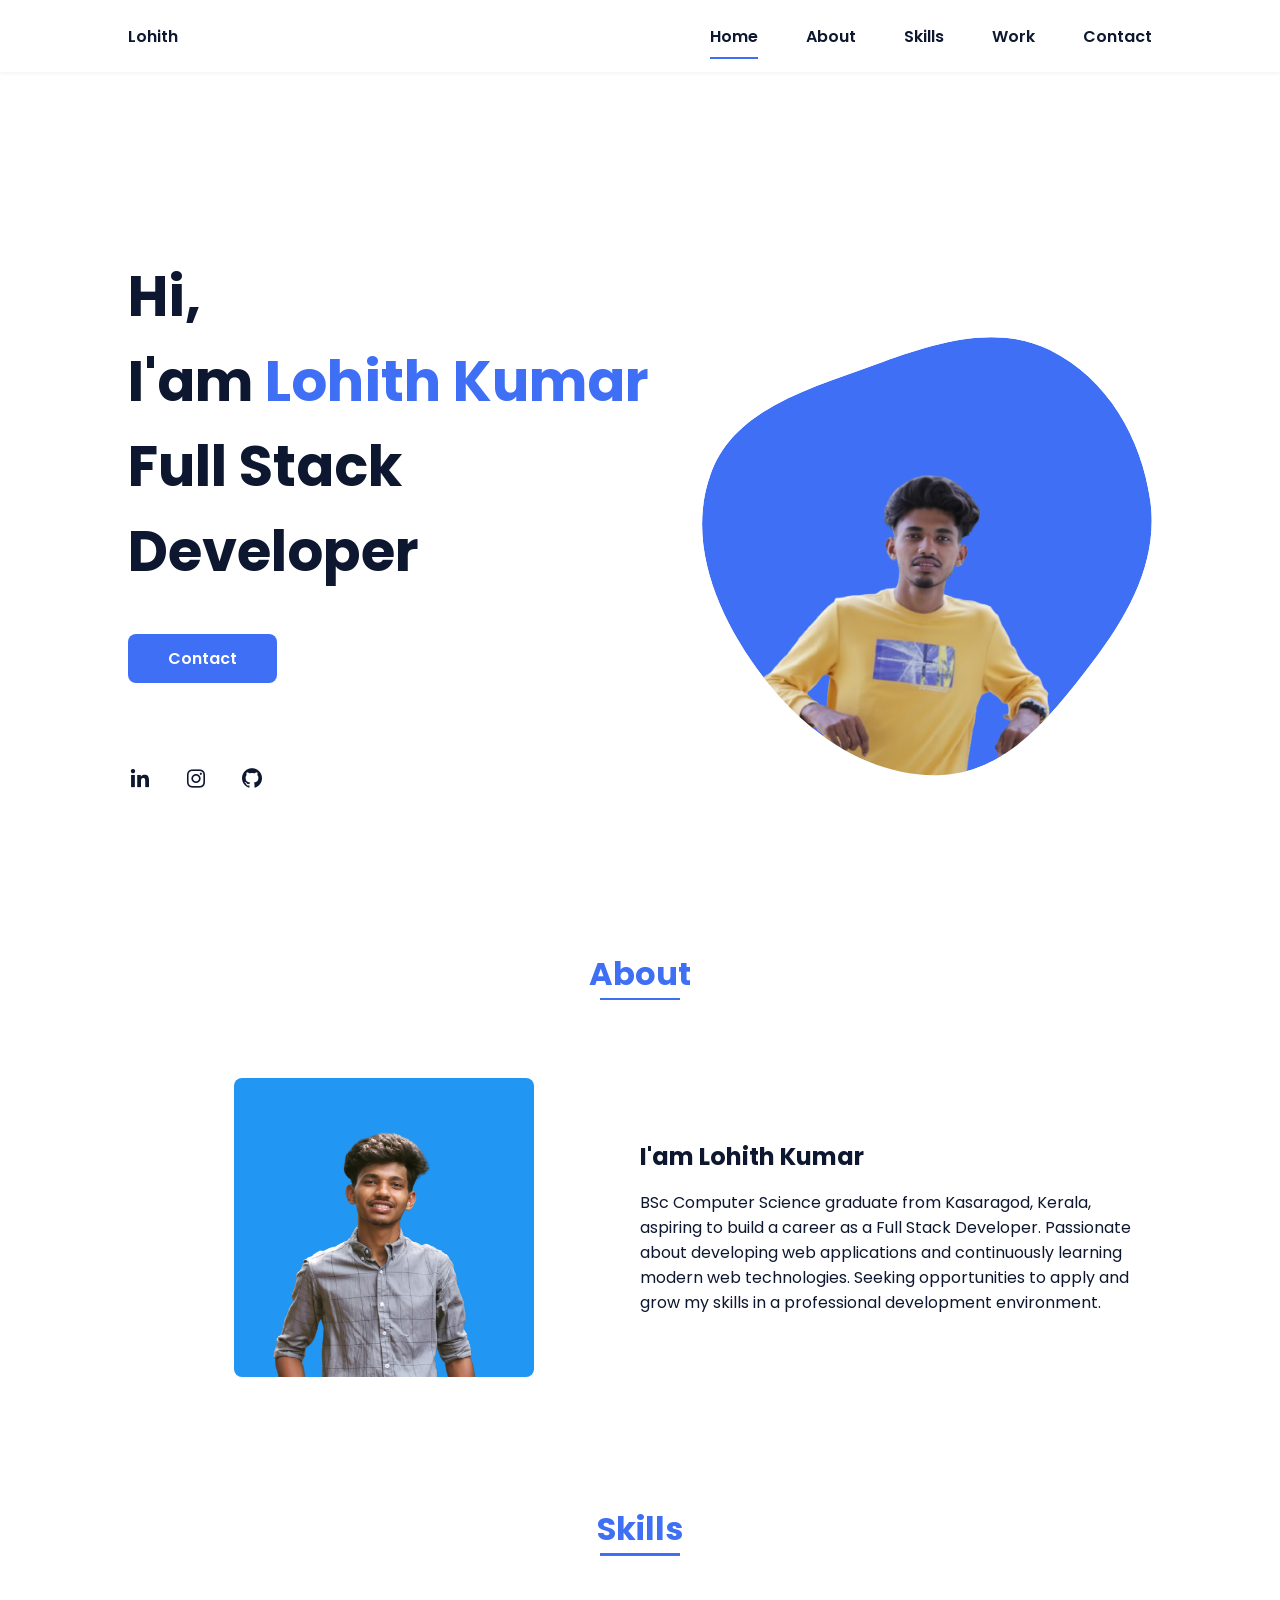
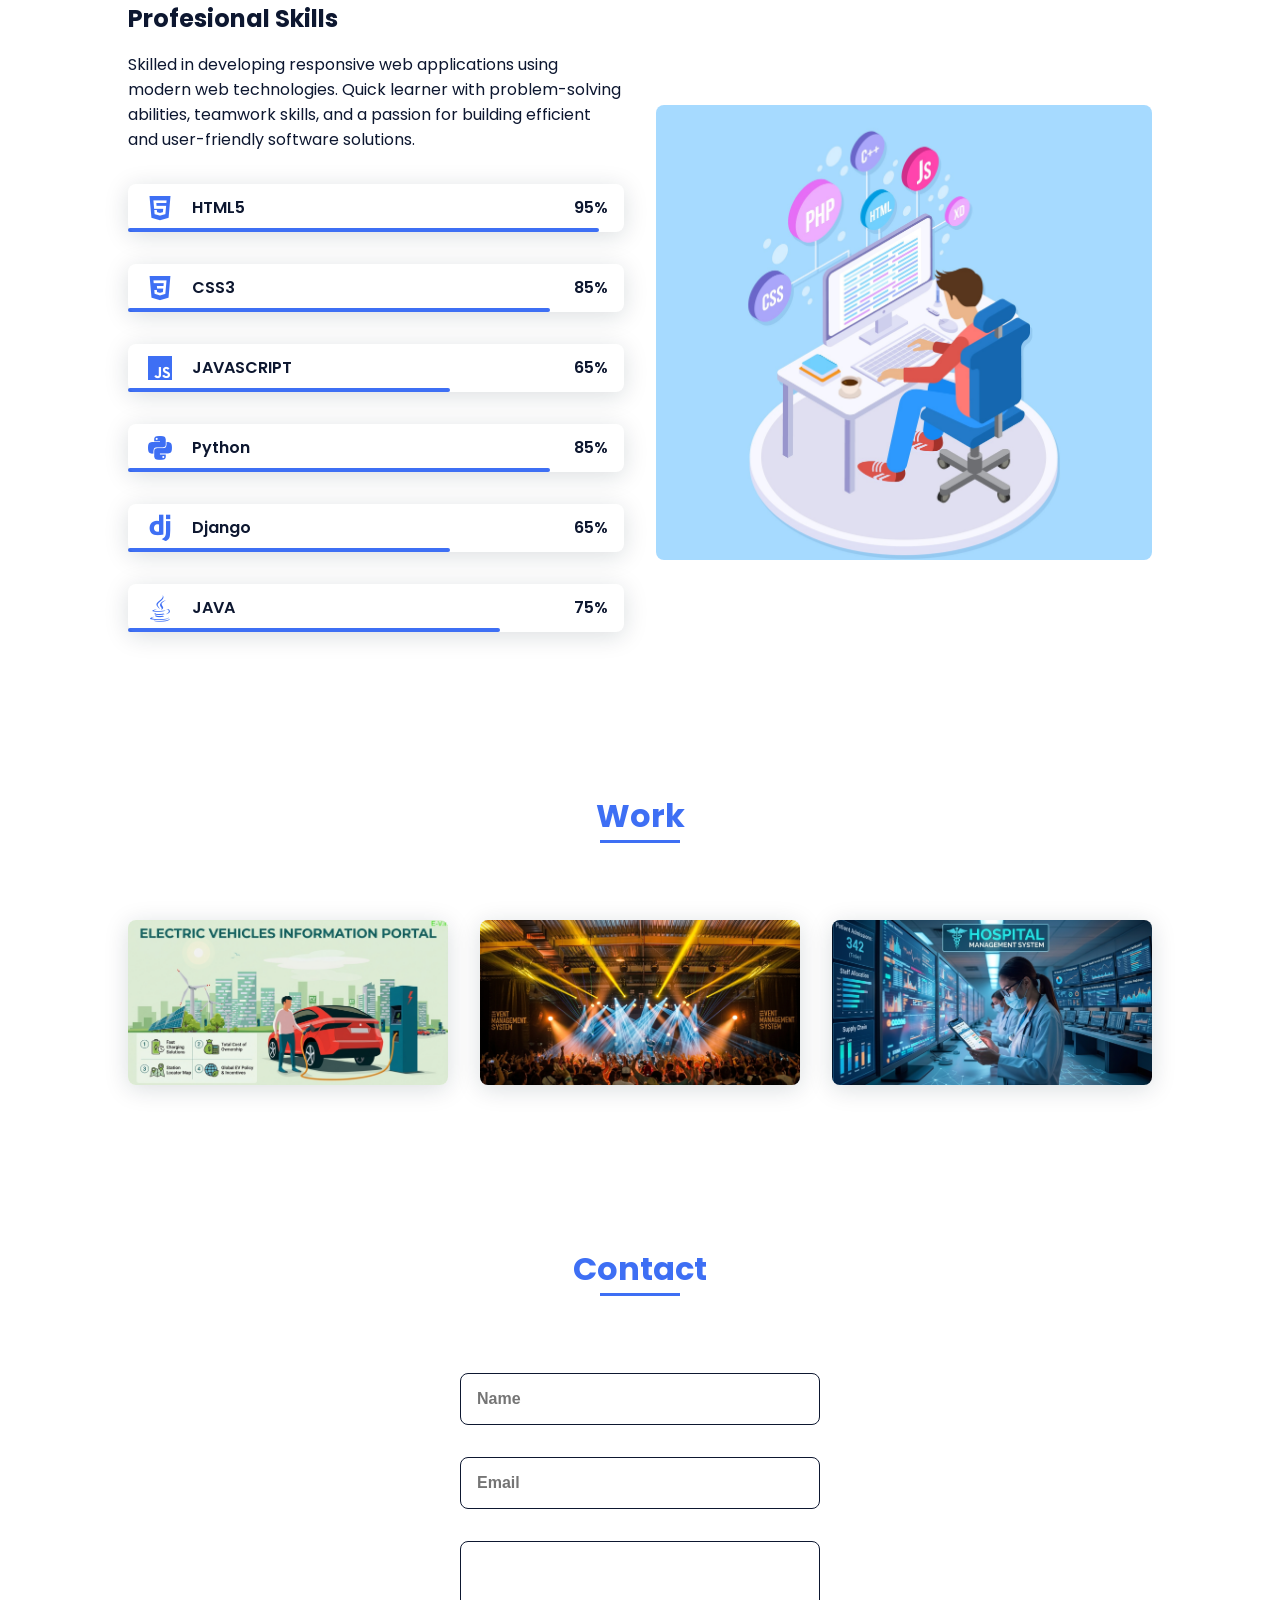
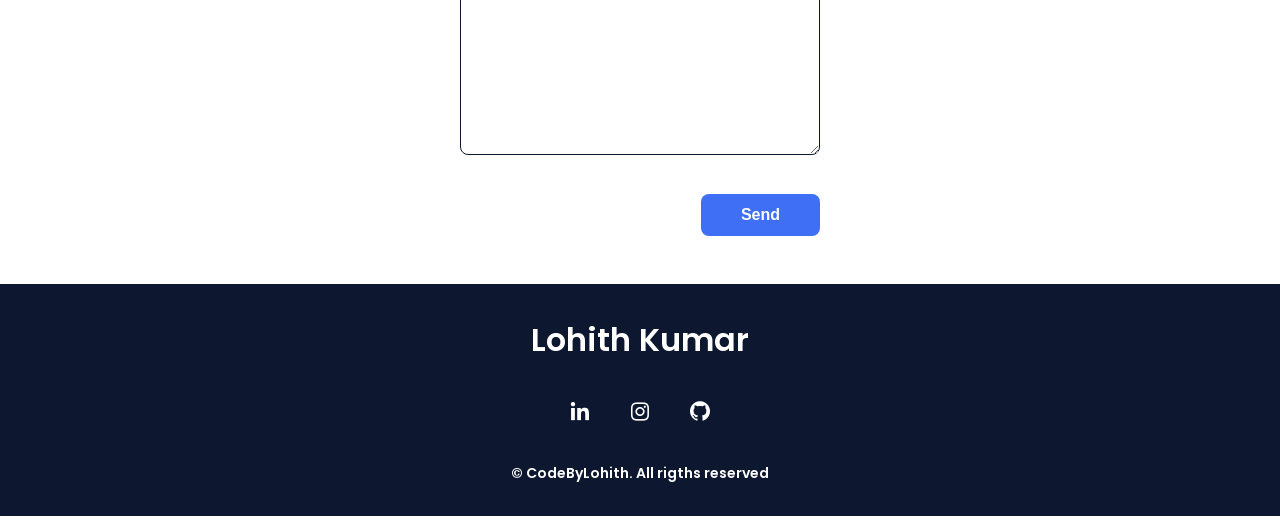
==== index.html @ ec0d3f71 "first commit" ====
<!DOCTYPE html>
<html lang="en">
    <head>
        <meta charset="UTF-8">
        <meta name="viewport" content="width=device-width, initial-scale=1.0">

        <link rel="stylesheet" href="assets/css/styles.css">

        <!-- =====BOX ICONS===== -->
        <link href='https://cdn.jsdelivr.net/npm/boxicons@2.0.5/css/boxicons.min.css' rel='stylesheet'>
	<link href="https://cdn.jsdelivr.net/npm/boxicons@2.1.4/css/boxicons.min.css" rel="stylesheet">

        <title>Portfolio</title>
    </head>
    <body>
        <!--===== HEADER =====-->
        <header class="l-header">
            <nav class="nav bd-grid">
                <div>
                    <a href="#" class="nav__logo">Lohith</a>
                </div>

                <div class="nav__menu" id="nav-menu">
                    <ul class="nav__list">
                        <li class="nav__item"><a href="#home" class="nav__link active-link">Home</a></li>
                        <li class="nav__item"><a href="#about" class="nav__link">About</a></li>
                        <li class="nav__item"><a href="#skills" class="nav__link">Skills</a></li>
                        <li class="nav__item"><a href="#work" class="nav__link">Work</a></li>
                        <li class="nav__item"><a href="#contact" class="nav__link">Contact</a></li>
                    </ul>
                </div>

                <div class="nav__toggle" id="nav-toggle">
                    <i class='bx bx-menu'></i>
                </div>
            </nav>
        </header>

        <main class="l-main">
            <!--===== HOME =====-->
            <section class="home bd-grid" id="home">
                <div class="home__data">
                    <h5 class="home__title">Hi,<br>I'am <span class="home__title-color">Lohith Kumar</span><br>Full Stack<br>Developer</h5>

                    <a href="#contact" class="button">Contact</a>
                </div>

                <div class="home__social">
                    <a href="https://www.linkedin.com/in/lohith-kumar-703b74381" class="home__social-icon"><i class='bx bxl-linkedin'></i></a>
                    <a href="https://www.instagram.com/lohith_blr" class="home__social-icon"><i class='bx bxl-instagram' ></i></a>
                    <a href="https://github.com/CodeByLohith" class="home__social-icon"><i class='bx bxl-github' ></i></a>
                </div>

                <div class="home__img">
                    <svg class="home__blob" viewBox="0 0 479 467" xmlns="http://www.w3.org/2000/svg" xmlns:xlink="http://www.w3.org/1999/xlink">
                        <mask id="mask0" mask-type="alpha">
                            <path d="M9.19024 145.964C34.0253 76.5814 114.865 54.7299 184.111 29.4823C245.804 6.98884 311.86 -14.9503 370.735 14.143C431.207 44.026 467.948 107.508 477.191 174.311C485.897 237.229 454.931 294.377 416.506 344.954C373.74 401.245 326.068 462.801 255.442 466.189C179.416 469.835 111.552 422.137 65.1576 361.805C17.4835 299.81 -17.1617 219.583 9.19024 145.964Z"/>
                        </mask>
                        <g mask="url(#mask0)">
                            <path d="M9.19024 145.964C34.0253 76.5814 114.865 54.7299 184.111 29.4823C245.804 6.98884 311.86 -14.9503 370.735 14.143C431.207 44.026 467.948 107.508 477.191 174.311C485.897 237.229 454.931 294.377 416.506 344.954C373.74 401.245 326.068 462.801 255.442 466.189C179.416 469.835 111.552 422.137 65.1576 361.805C17.4835 299.81 -17.1617 219.583 9.19024 145.964Z"/>
                            <image class="home__blob-img" x="25" y="70" href="assets/img/perfil.png"/>
                        </g>
                    </svg>
                </div>
            </section>

            <!--===== ABOUT =====-->
            <section class="about section " id="about">
                <h2 class="section-title">About</h2>

                <div class="about__container bd-grid">
                    <div class="about__img">
                        <img src="assets/img/about.png" alt="">
                    </div>
                    
                    <div>
                        <h2 class="about__subtitle">I'am Lohith Kumar</h2>
                        <p class="about__text">BSc Computer Science graduate from Kasaragod, Kerala, aspiring to build a career as a Full Stack Developer. Passionate about developing web applications and continuously learning modern web technologies. Seeking opportunities to apply and grow my skills in a professional development environment.</p>           
                    </div>                                   
                </div>
            </section>

            <!--===== SKILLS =====-->
            <section class="skills section" id="skills">
                <h2 class="section-title">Skills</h2>

                <div class="skills__container bd-grid">          
                    <div>
                        <h2 class="skills__subtitle">Profesional Skills</h2>
                        <p class="skills__text">Skilled in developing responsive web applications using modern web technologies. Quick learner with problem-solving abilities, teamwork skills, and a passion for building efficient and user-friendly software solutions.</p>
                        <div class="skills__data">
                            <div class="skills__names">
                                <i class='bx bxl-html5 skills__icon'></i>
                                <span class="skills__name">HTML5</span>
                            </div>
                            <div class="skills__bar skills__html">

                            </div>
                            <div>
                                <span class="skills__percentage">95%</span>
                            </div>
                        </div>
                        <div class="skills__data">
                            <div class="skills__names">
                                <i class='bx bxl-css3 skills__icon'></i>
                                <span class="skills__name">CSS3</span>
                            </div>
                            <div class="skills__bar skills__css">
                                
                            </div>
                            <div>
                                <span class="skills__percentage">85%</span>
                            </div>
                        </div>
                        <div class="skills__data">
                            <div class="skills__names">
                                <i class='bx bxl-javascript skills__icon' ></i>
                                <span class="skills__name">JAVASCRIPT</span>
                            </div>
                            <div class="skills__bar skills__js">
                                
                            </div>
                            <div>
                                <span class="skills__percentage">65%</span>
                            </div>
                        </div>
                        <div class="skills__data">
                            <div class="skills__names">
                                <i class='bx bxl-python skills__icon'></i>
                                <span class="skills__name">Python</span>
                            </div>
                            <div class="skills__bar skills__python">
                                
                            </div>
                            <div>
                                <span class="skills__percentage">85%</span>
                            </div>
                        </div>
			<div class="skills__data">
                            <div class="skills__names">
                                <i class='bx bxl-django skills__icon' ></i>
                                <span class="skills__name">Django</span>
                            </div>
                            <div class="skills__bar skills__django">
                                
                            </div>
                            <div>
                                <span class="skills__percentage">65%</span>
                            </div>
                        </div>
			<div class="skills__data">
                            <div class="skills__names">
                                <i class='bx bxl-java skills__icon' ></i>
                                <span class="skills__name">JAVA</span>
                            </div>
                            <div class="skills__bar skills__java">
                                
                            </div>
                            <div>
                                <span class="skills__percentage">75%</span>
                            </div>
                        </div>
                    </div>
                    
                    <div>              
                        <img src="assets/img/skill.jpg" alt="" class="skills__img">
                    </div>
                </div>
            </section>

            <!--===== WORK =====-->
            <section class="work section" id="work">
                <h2 class="section-title">Work</h2>

                <div class="work__container bd-grid">
                    <a href="pagenotfound.html" class="work__img">
                        <img src="assets/img/EV.png" alt="">
                    </a>
                    <a href="pagenotfound.html" class="work__img">
                        <img src="assets/img/EMS.png" alt="">
                    </a>
                    <a href="pagenotfound.html" class="work__img">
                        <img src="assets/img/HMS.png" alt="">
                    </a>
                    <a href="" class="work__img">
                        <img src="" alt="">
                    </a>
                    <a href="" class="work__img">
                        <img src="" alt="">
                    </a>
                    <a href="" class="work__img">
                        <img src="" alt="">
                    </a>
                </div>
            </section>

            <!--===== CONTACT =====-->
            <section class="contact section" id="contact">
                <h2 class="section-title">Contact</h2>

                <div class="contact__container bd-grid">
                    <form action="https://docs.google.com/forms/d/e/1FAIpQLSfajpXJH2ya6N-_Thb1u5uVxa88l0PCbCIZa4am1oy1viMCdg/formResponse" class="contact__form">
                        <input type="text" placeholder="Name" class="contact__input" name="entry.856767781">
                        <input type="mail" placeholder="Email" class="contact__input">
                        <textarea name="entry.407257021" id="" cols="0" rows="10" class="contact__input" name=""></textarea>
                        <input type="submit" value="Send" class="contact__button button">
                    </form>
                </div>
            </section>
        </main>

        <!--===== FOOTER =====-->
        <footer class="footer">
            <p class="footer__title">Lohith Kumar</p>
            <div class="footer__social">
                <a href="https://www.linkedin.com/in/lohith-kumar-703b74381" class="footer__icon"><i class='bx bxl-linkedin' ></i></a>
                <a href="https://www.instagram.com/lohith_blr" class="footer__icon"><i class='bx bxl-instagram' ></i></a>
                <a href="https://github.com/CodeByLohith" class="footer__icon"><i class='bx bxl-github' ></i></a>
            </div>
            <p class="footer__copy">&#169; CodeByLohith. All rigths reserved</p>
        </footer>


        <!--===== SCROLL REVEAL =====-->
        <script src="https://unpkg.com/scrollreveal"></script>

        <!--===== MAIN JS =====-->
        <script src="assets/js/main.js"></script>
    </body>
</html>
---- assets/css/styles.css ----
/*===== GOOGLE FONTS =====*/
@import url("https://fonts.googleapis.com/css2?family=Poppins:wght@400;600;700&display=swap");
/*===== VARIABLES CSS =====*/
:root {
  --header-height: 3rem;
  --font-semi: 600;
  /*===== Colores =====*/
  /*Purple 260 - Red 355 - Blue 224 - Pink 340*/
  /* HSL color mode */
  --hue-color: 224;
  --first-color: hsl(var(--hue-color), 89%, 60%);
  --second-color: hsl(var(--hue-color), 56%, 12%);
  /*===== Fuente y tipografia =====*/
  --body-font: "Poppins", sans-serif;
  --big-font-size: 2rem;
  --h2-font-size: 1.25rem;
  --normal-font-size: .938rem;
  --smaller-font-size: .75rem;
  /*===== Margenes =====*/
  --mb-2: 1rem;
  --mb-4: 2rem;
  --mb-5: 2.5rem;
  --mb-6: 3rem;
  /*===== z index =====*/
  --z-back: -10;
  --z-fixed: 100;
}
@media screen and (min-width: 968px) {
  :root {
    --big-font-size: 3.5rem;
    --h2-font-size: 2rem;
    --normal-font-size: 1rem;
    --smaller-font-size: .875rem;
  }
}

/*===== BASE =====*/
*, ::before, ::after {
  box-sizing: border-box;
}

html {
  scroll-behavior: smooth;
}

body {
  margin: var(--header-height) 0 0 0;
  font-family: var(--body-font);
  font-size: var(--normal-font-size);
  color: var(--second-color);
}

h1, h2, p {
  margin: 0;
}

ul {
  margin: 0;
  padding: 0;
  list-style: none;
}

a {
  text-decoration: none;
}

img {
  max-width: 100%;
  height: auto;
  display: block;
}

/*===== CLASS CSS ===== */
.section-title {
  position: relative;
  font-size: var(--h2-font-size);
  color: var(--first-color);
  margin-top: var(--mb-2);
  margin-bottom: var(--mb-4);
  text-align: center;
}
.section-title::after {
  position: absolute;
  content: "";
  width: 64px;
  height: 0.18rem;
  left: 0;
  right: 0;
  margin: auto;
  top: 2rem;
  background-color: var(--first-color);
}

.section {
  padding-top: 3rem;
  padding-bottom: 2rem;
}

/*===== LAYOUT =====*/
.bd-grid {
  max-width: 1024px;
  display: grid;
  margin-left: var(--mb-2);
  margin-right: var(--mb-2);
}

.l-header {
  width: 100%;
  position: fixed;
  top: 0;
  left: 0;
  z-index: var(--z-fixed);
  background-color: #fff;
  box-shadow: 0 1px 4px rgba(146, 161, 176, 0.15);
}

/*===== NAV =====*/
.nav {
  height: var(--header-height);
  display: flex;
  justify-content: space-between;
  align-items: center;
  font-weight: var(--font-semi);
}
@media screen and (max-width: 767px) {
  .nav__menu {
    position: fixed;
    top: var(--header-height);
    right: -100%;
    width: 80%;
    height: 100%;
    padding: 2rem;
    background-color: var(--second-color);
    transition: 0.5s;
  }
}
.nav__item {
  margin-bottom: var(--mb-4);
}
.nav__link {
  position: relative;
  color: #fff;
}
.nav__link:hover {
  position: relative;
}
.nav__link:hover::after {
  position: absolute;
  content: "";
  width: 100%;
  height: 0.18rem;
  left: 0;
  top: 2rem;
  background-color: var(--first-color);
}
.nav__logo {
  color: var(--second-color);
}
.nav__toggle {
  color: var(--second-color);
  font-size: 1.5rem;
  cursor: pointer;
}

/*Active menu*/
.active-link::after {
  position: absolute;
  content: "";
  width: 100%;
  height: 0.18rem;
  left: 0;
  top: 2rem;
  background-color: var(--first-color);
}

/*=== Show menu ===*/
.show {
  right: 0;
}

/*===== HOME =====*/
.home {
  position: relative;
  row-gap: 5rem;
  padding: 4rem 0 5rem;
}
.home__data {
  align-self: center;
}
.home__title {
  font-size: var(--big-font-size);
  margin-bottom: var(--mb-5);
}
.home__title-color {
  color: var(--first-color);
}
.home__social {
  display: flex;
  flex-direction: column;
}
.home__social-icon {
  width: max-content;
  margin-bottom: var(--mb-2);
  font-size: 1.5rem;
  color: var(--second-color);
}
.home__social-icon:hover {
  color: var(--first-color);
}
.home__img {
  position: absolute;
  right: 0;
  bottom: 0;
  width: 260px;
}
.home__blob {
  fill: var(--first-color);
}
.home__blob-img {
  width: 360px;
}

/*BUTTONS*/
.button {
  display: inline-block;
  background-color: var(--first-color);
  color: #fff;
  padding: 0.75rem 2.5rem;
  font-weight: var(--font-semi);
  border-radius: 0.5rem;
  transition: 0.3s;
}
.button:hover {
  box-shadow: 0px 10px 36px rgba(0, 0, 0, 0.15);
}

/* ===== ABOUT =====*/
.about__container {
  row-gap: 2rem;
  text-align: center;
}
.about__subtitle {
  margin-bottom: var(--mb-2);
}
.about__img {
  justify-self: center;
}
.about__img img {
  width: 200px;
  border-radius: 0.5rem;
}

/* ===== 


S =====*/
.skills__container {
  row-gap: 2rem;
  text-align: center;
}
.skills__subtitle {
  margin-bottom: var(--mb-2);
}
.skills__text {
  margin-bottom: var(--mb-4);
}
.skills__data {
  display: flex;
  justify-content: space-between;
  align-items: center;
  position: relative;
  font-weight: var(--font-semi);
  padding: 0.5rem 1rem;
  margin-bottom: var(--mb-4);
  border-radius: 0.5rem;
  box-shadow: 0px 4px 25px rgba(14, 36, 49, 0.15);
}
.skills__icon {
  font-size: 2rem;
  margin-right: var(--mb-2);
  color: var(--first-color);
}
.skills__names {
  display: flex;
  align-items: center;
}
.skills__bar {
  position: absolute;
  left: 0;
  bottom: 0;
  background-color: var(--first-color);
  height: 0.25rem;
  border-radius: 0.5rem;
  z-index: var(--z-back);
}
.skills__html {
  width: 95%;
}
.skills__css {
  width: 85%;
}
.skills__js {
  width: 65%;
}
.skills__python {
  width: 85%;
}
.skills__java {
  width: 75%;
}
.skills__django {
  width: 65%;
}

.skills__img {
  border-radius: 0.5rem;
}

/* ===== WORK =====*/
.work__container {
  row-gap: 2rem;
}
.work__img {
  box-shadow: 0px 4px 25px rgba(14, 36, 49, 0.15);
  border-radius: 0.5rem;
  overflow: hidden;
}
.work__img img {
  transition: 1s;
}
.work__img img:hover {
  transform: scale(1.1);
}

/* ===== CONTACT =====*/
.contact__input {
  width: 100%;
  font-size: var(--normal-font-size);
  font-weight: var(--font-semi);
  padding: 1rem;
  border-radius: 0.5rem;
  border: 1.5px solid var(--second-color);
  outline: none;
  margin-bottom: var(--mb-4);
}
.contact__button {
  display: block;
  border: none;
  outline: none;
  font-size: var(--normal-font-size);
  cursor: pointer;
  margin-left: auto;
}

/* ===== FOOTER =====*/
.footer {
  background-color: var(--second-color);
  color: #fff;
  text-align: center;
  font-weight: var(--font-semi);
  padding: 2rem 0;
}
.footer__title {
  font-size: 2rem;
  margin-bottom: var(--mb-4);
}
.footer__social {
  margin-bottom: var(--mb-4);
}
.footer__icon {
  font-size: 1.5rem;
  color: #fff;
  margin: 0 var(--mb-2);
}
.footer__copy {
  font-size: var(--smaller-font-size);
}

/* ===== MEDIA QUERIES=====*/
@media screen and (max-width: 320px) {
  .home {
    row-gap: 2rem;
  }
  .home__img {
    width: 200px;
  }
}
@media screen and (min-width: 576px) {
  .home {
    padding: 4rem 0 2rem;
  }
  .home__social {
    padding-top: 0;
    padding-bottom: 2.5rem;
    flex-direction: row;
    align-self: flex-end;
  }
  .home__social-icon {
    margin-bottom: 0;
    margin-right: var(--mb-4);
  }
  .home__img {
    width: 300px;
    bottom: 25%;
  }
  .about__container {
    grid-template-columns: repeat(2, 1fr);
    align-items: center;
    text-align: initial;
  }
  .skills__container {
    grid-template-columns: 0.7fr;
    justify-content: center;
    column-gap: 1rem;
  }
  .work__container {
    grid-template-columns: repeat(2, 1fr);
    column-gap: 2rem;
    padding-top: 2rem;
  }
  .contact__form {
    width: 360px;
    padding-top: 2rem;
  }
  .contact__container {
    justify-items: center;
  }
}
@media screen and (min-width: 768px) {
  body {
    margin: 0;
  }
  .section {
    padding-top: 4rem;
    padding-bottom: 3rem;
  }
  .section-title {
    margin-bottom: var(--mb-6);
  }
  .section-title::after {
    width: 80px;
    top: 3rem;
  }
  .nav {
    height: calc(var(--header-height) + 1.5rem);
  }
  .nav__list {
    display: flex;
    padding-top: 0;
  }
  .nav__item {
    margin-left: var(--mb-6);
    margin-bottom: 0;
  }
  .nav__toggle {
    display: none;
  }
  .nav__link {
    color: var(--second-color);
  }
  .home {
    padding: 8rem 0 2rem;
  }
  .home__img {
    width: 400px;
    bottom: 10%;
  }
  .about__container {
    padding-top: 2rem;
  }
  .about__img img {
    width: 300px;
  }
  .skills__container {
    grid-template-columns: repeat(2, 1fr);
    column-gap: 2rem;
    align-items: center;
    text-align: initial;
  }
  .work__container {
    grid-template-columns: repeat(3, 1fr);
    column-gap: 2rem;
  }
}
@media screen and (min-width: 992px) {
  .bd-grid {
    margin-left: auto;
    margin-right: auto;
  }
  .home {
    padding: 10rem 0 2rem;
  }
  .home__img {
    width: 450px;
  }
}
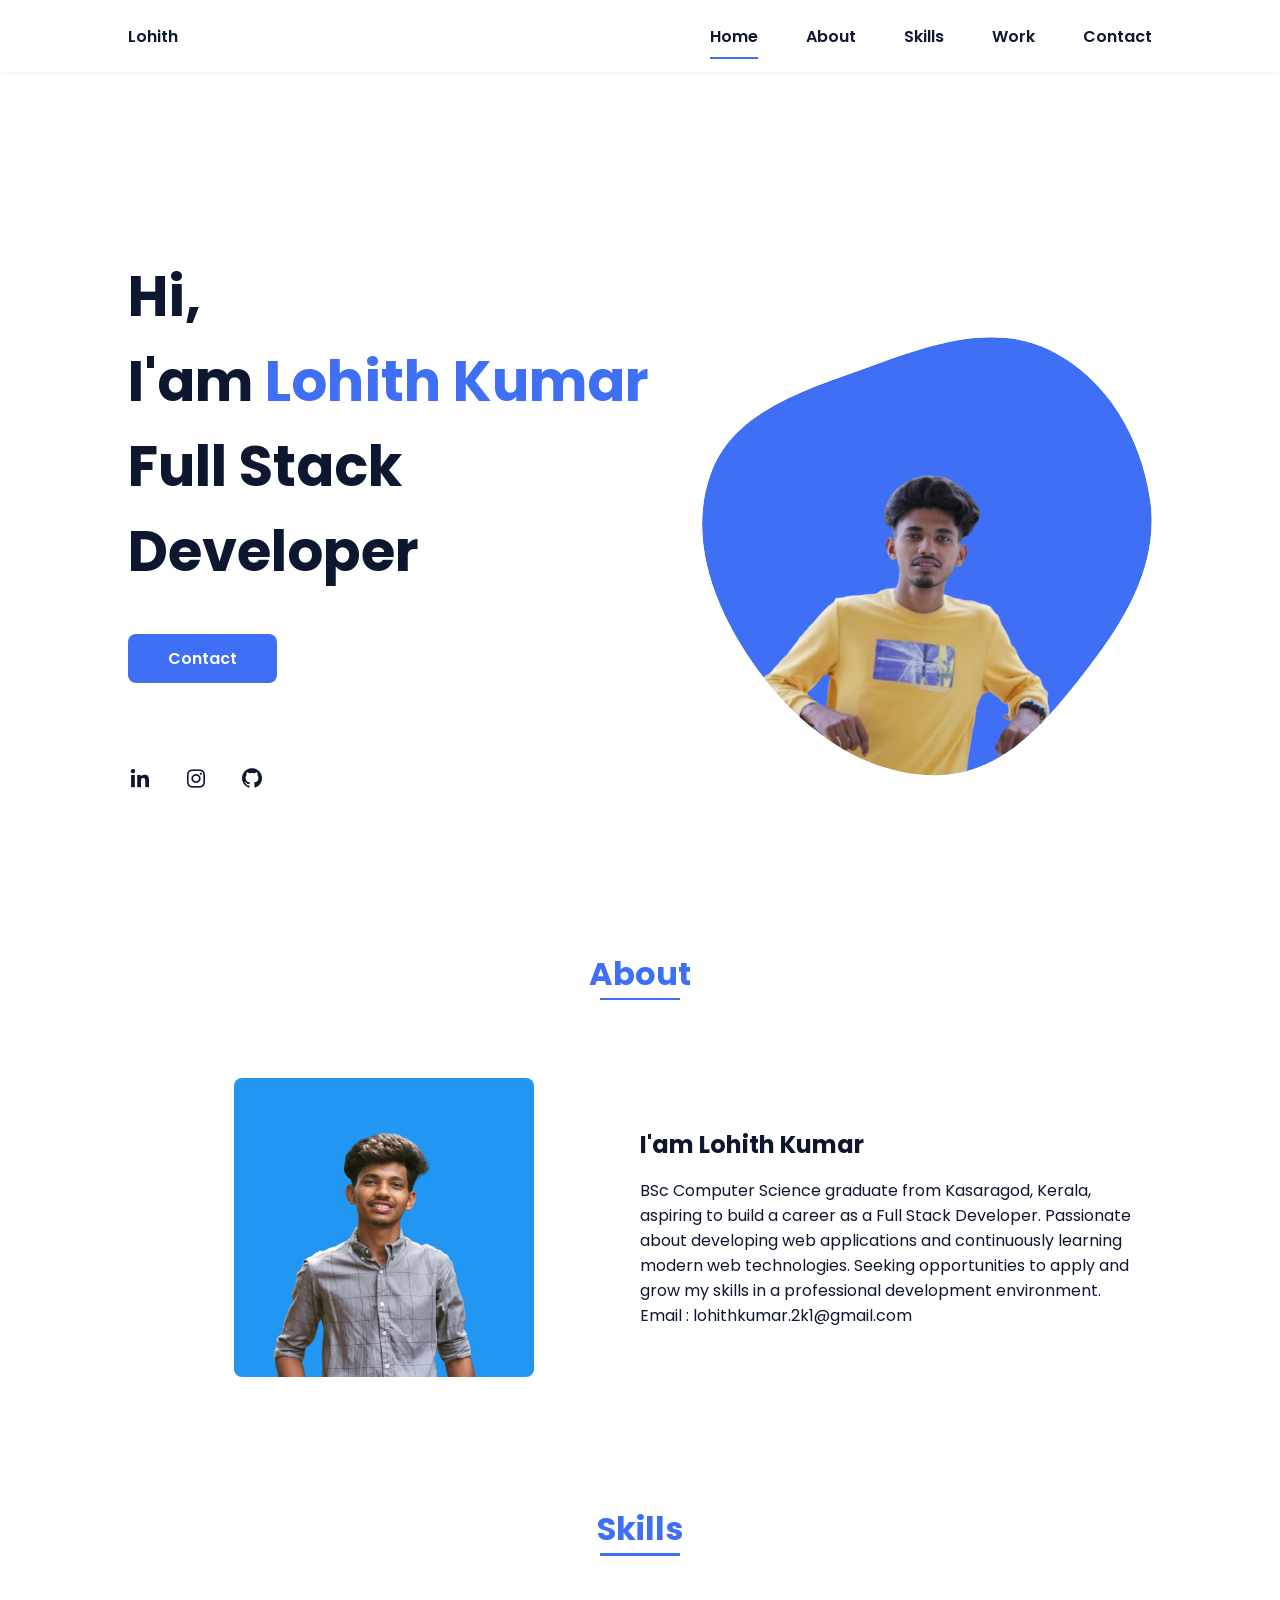
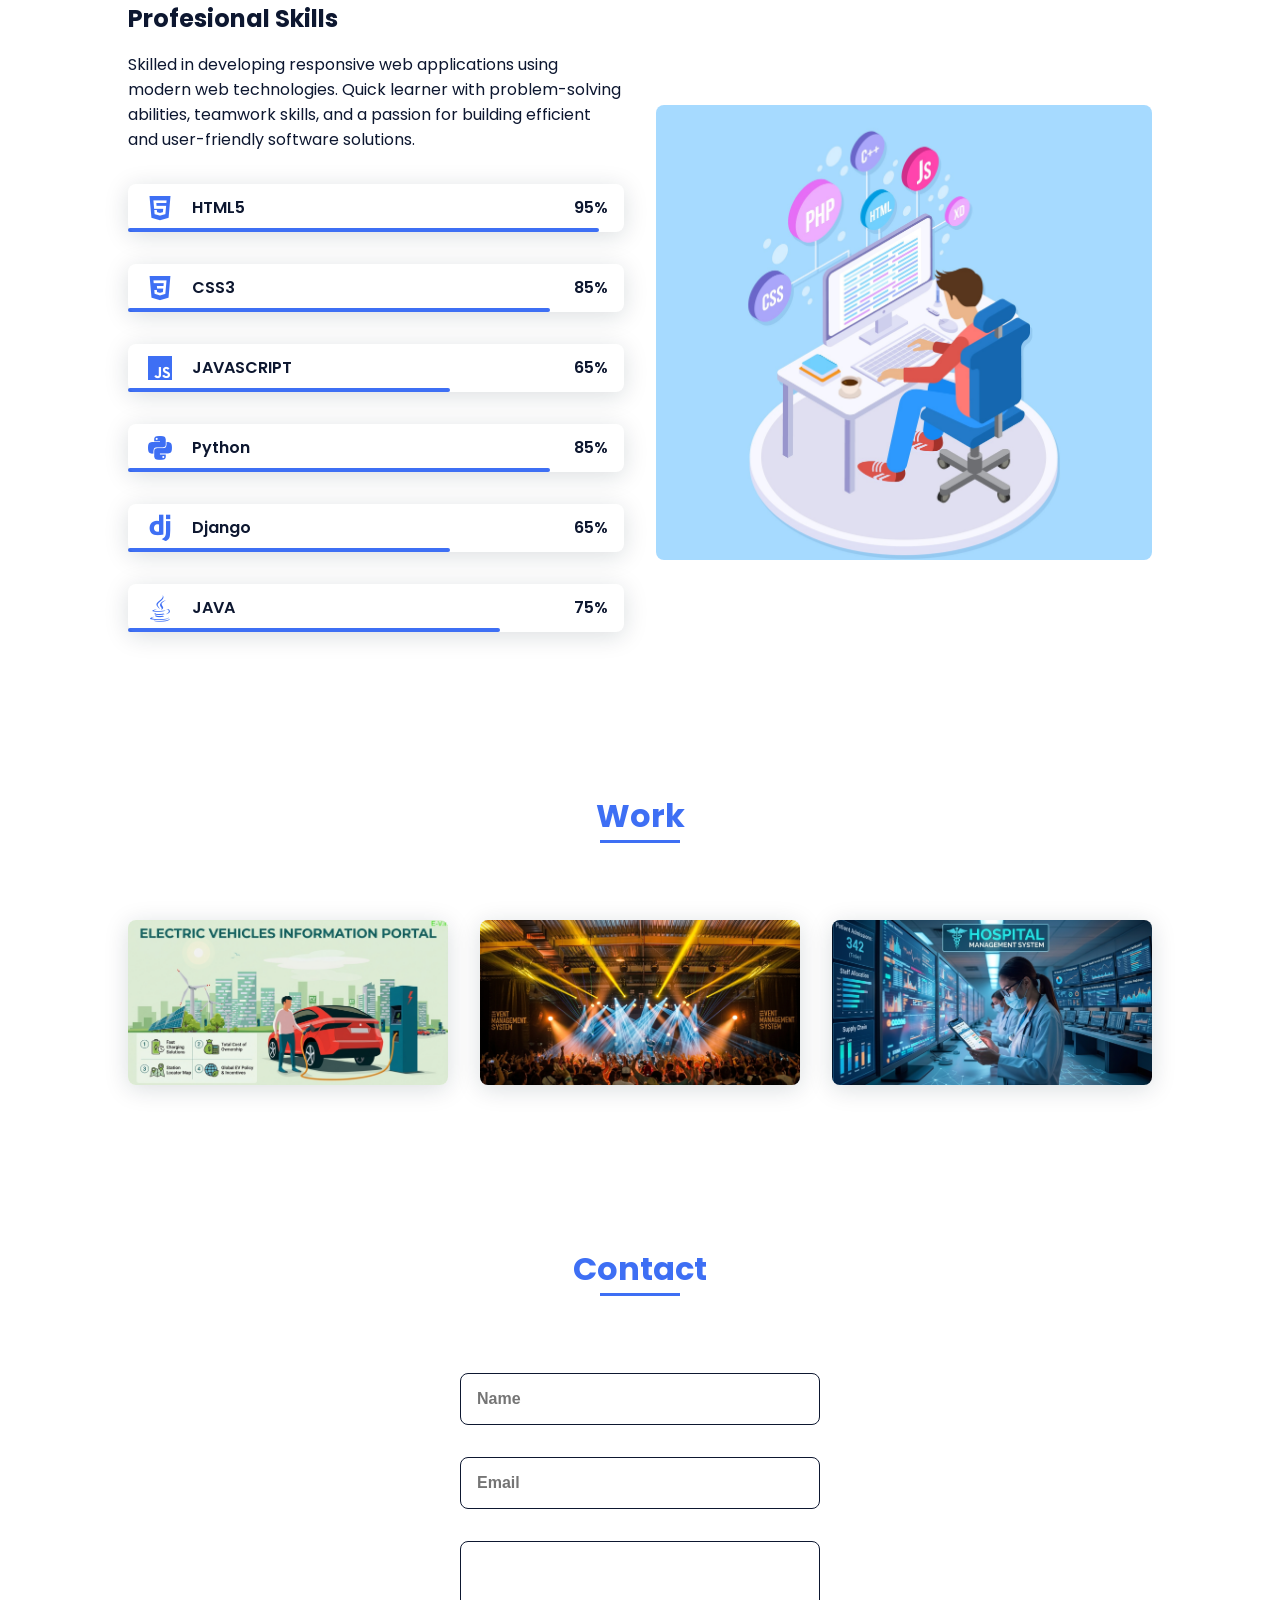
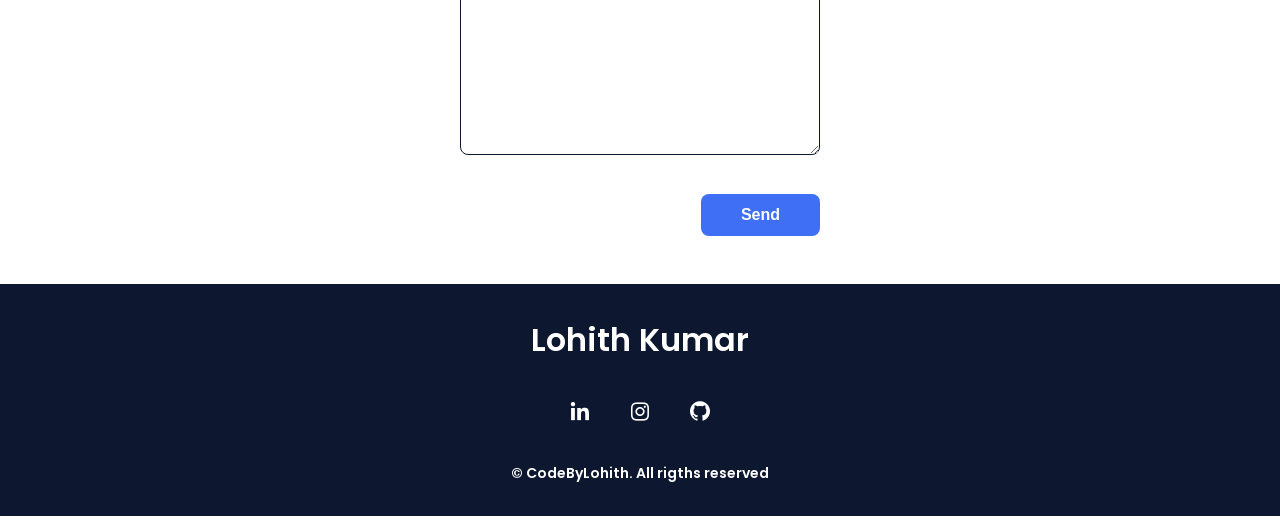
==== commit 59523238: "Update index.html" ====
--- a/index.html
+++ b/index.html
@@ -75,7 +75,8 @@
                     
                     <div>
                         <h2 class="about__subtitle">I'am Lohith Kumar</h2>
-                        <p class="about__text">BSc Computer Science graduate from Kasaragod, Kerala, aspiring to build a career as a Full Stack Developer. Passionate about developing web applications and continuously learning modern web technologies. Seeking opportunities to apply and grow my skills in a professional development environment.</p>           
+                        <p class="about__text">BSc Computer Science graduate from Kasaragod, Kerala, aspiring to build a career as a Full Stack Developer. Passionate about developing web applications and continuously learning modern web technologies. Seeking opportunities to apply and grow my skills in a professional development environment.</p>
+						<p>Email : lohithkumar.2k1@gmail.com</p>
                     </div>                                   
                 </div>
             </section>
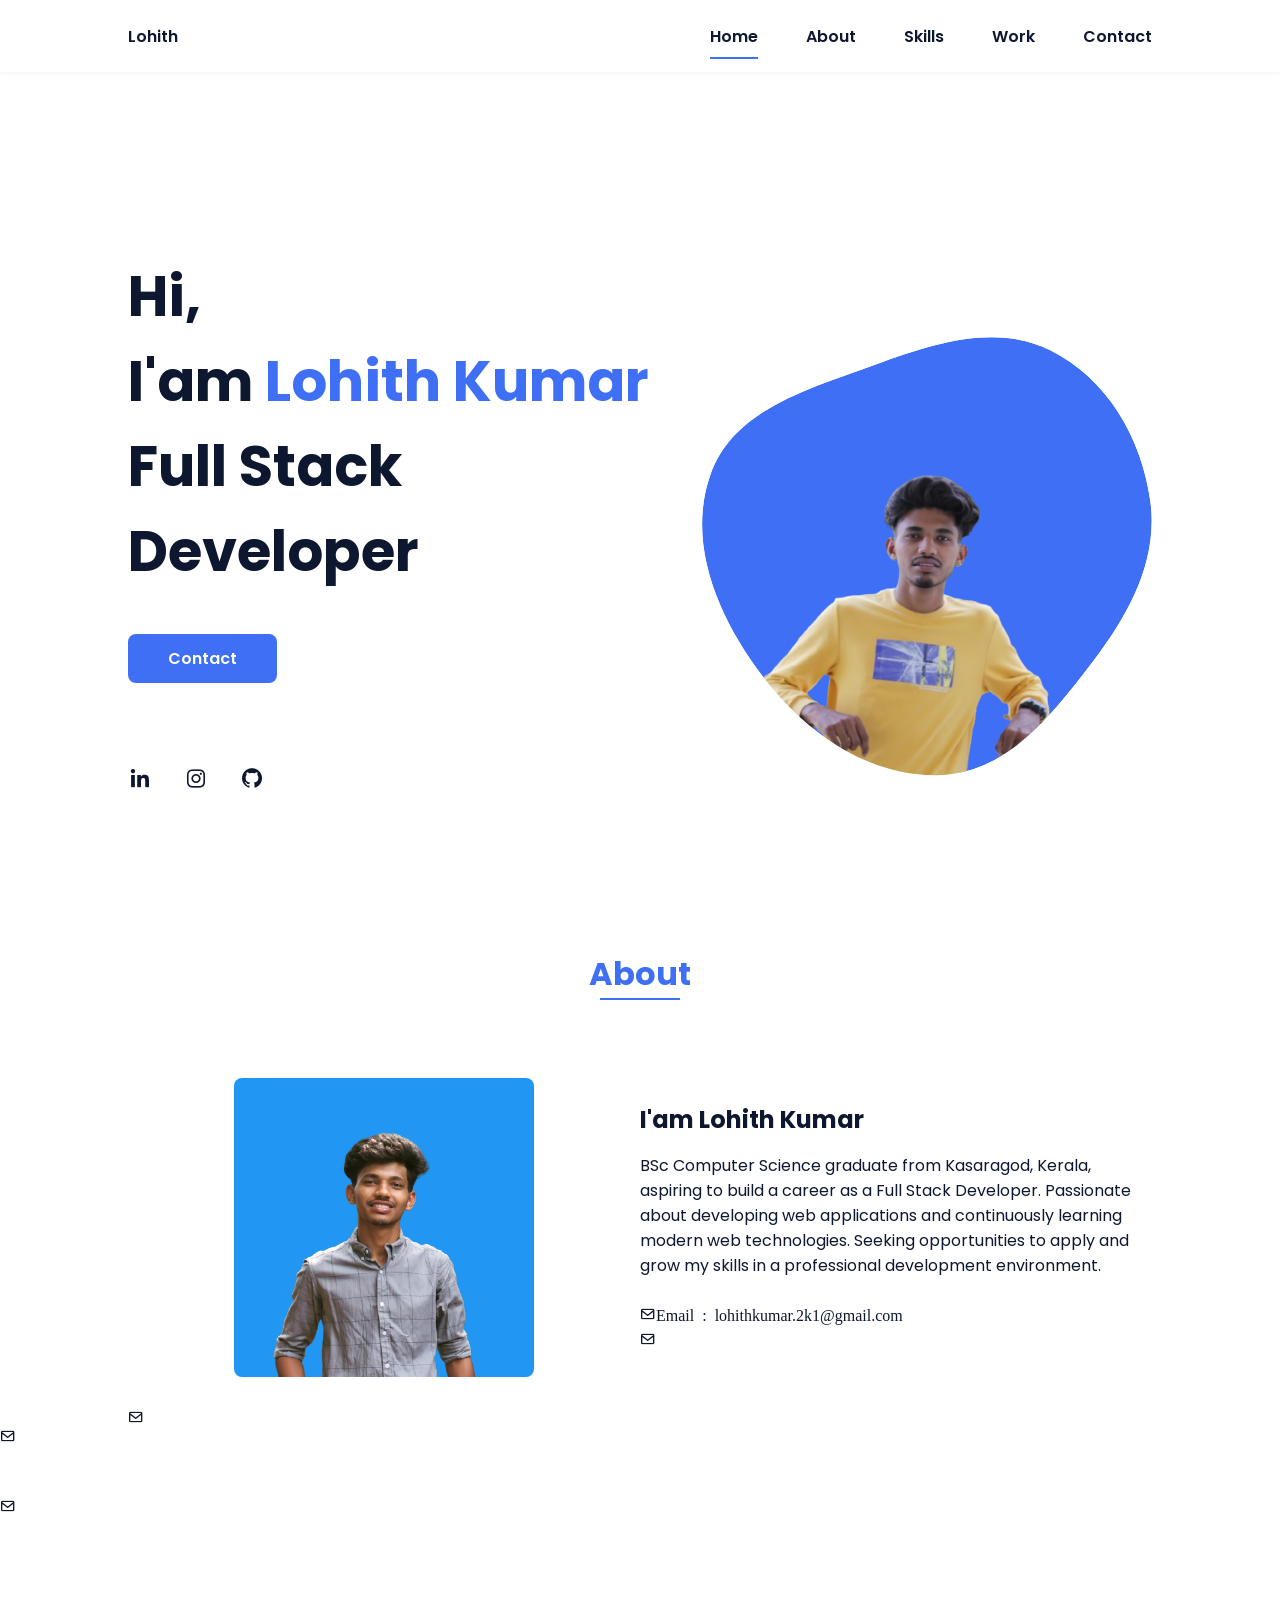
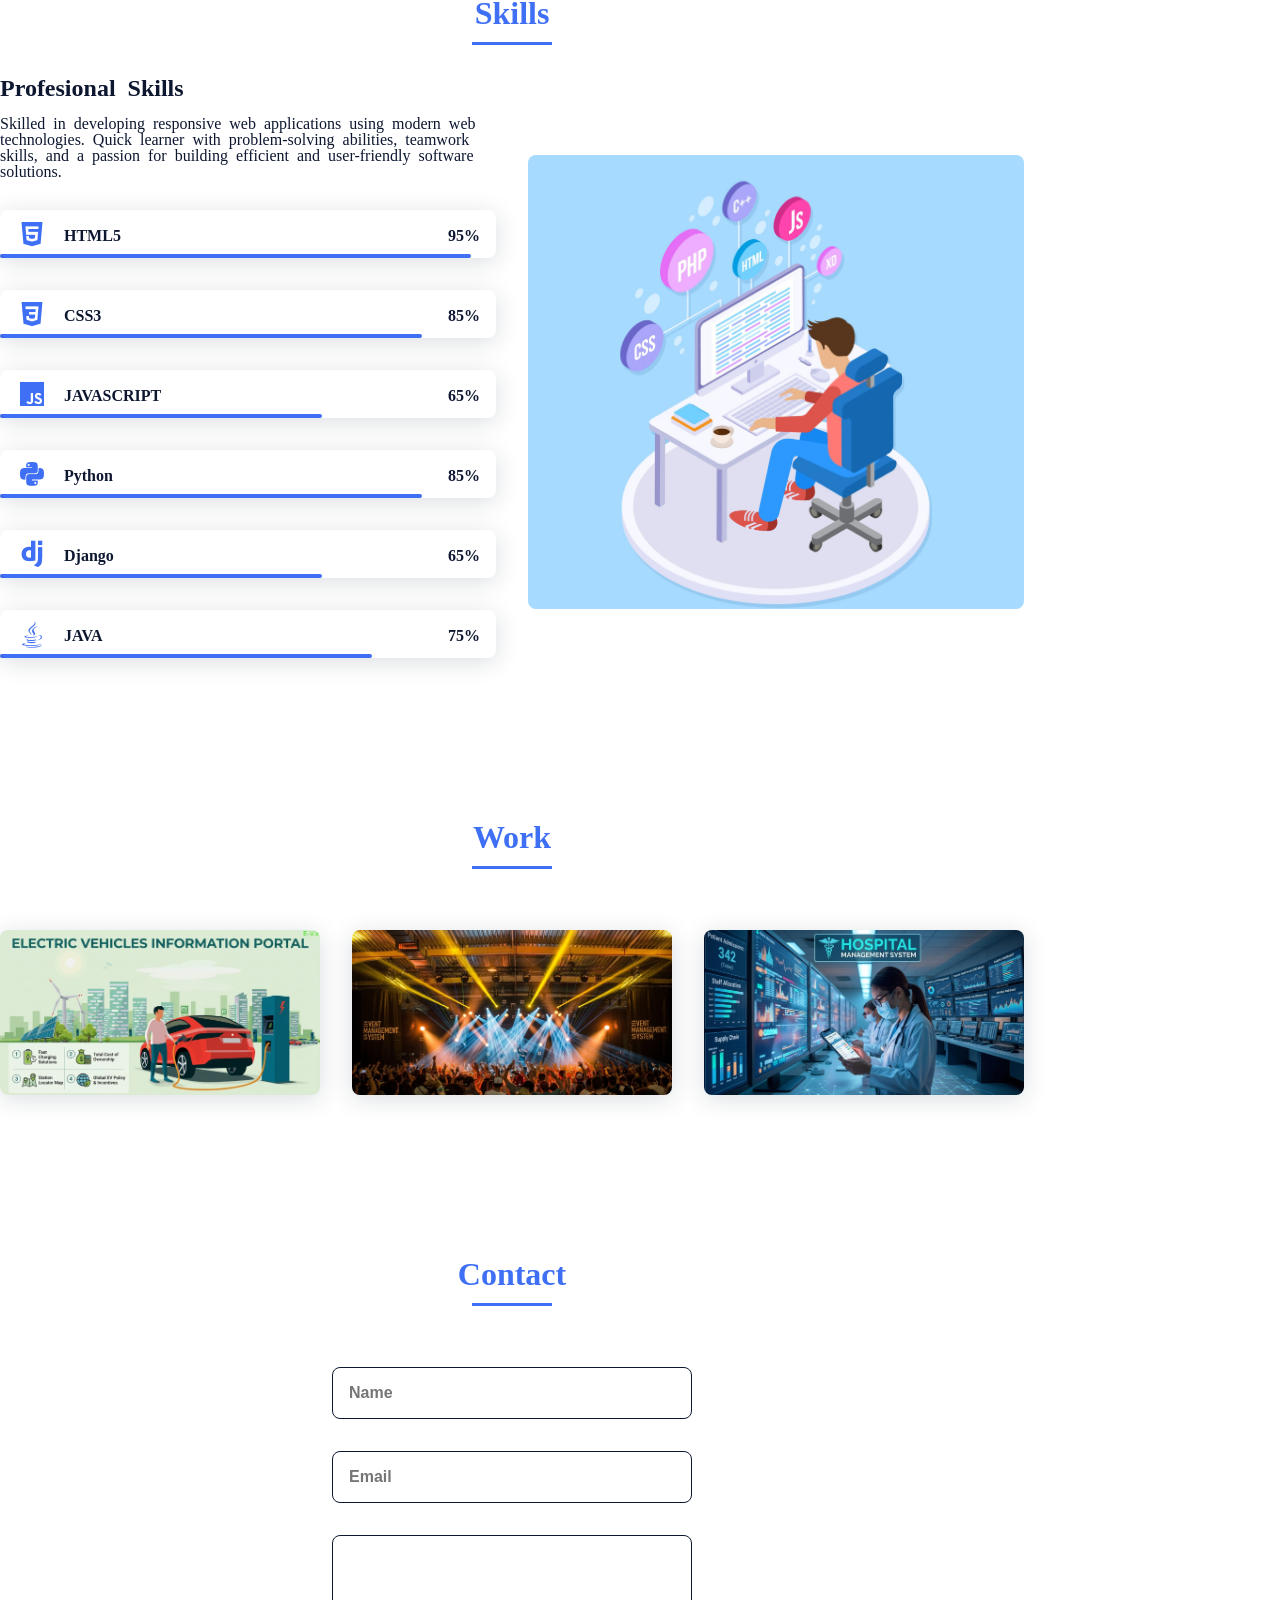
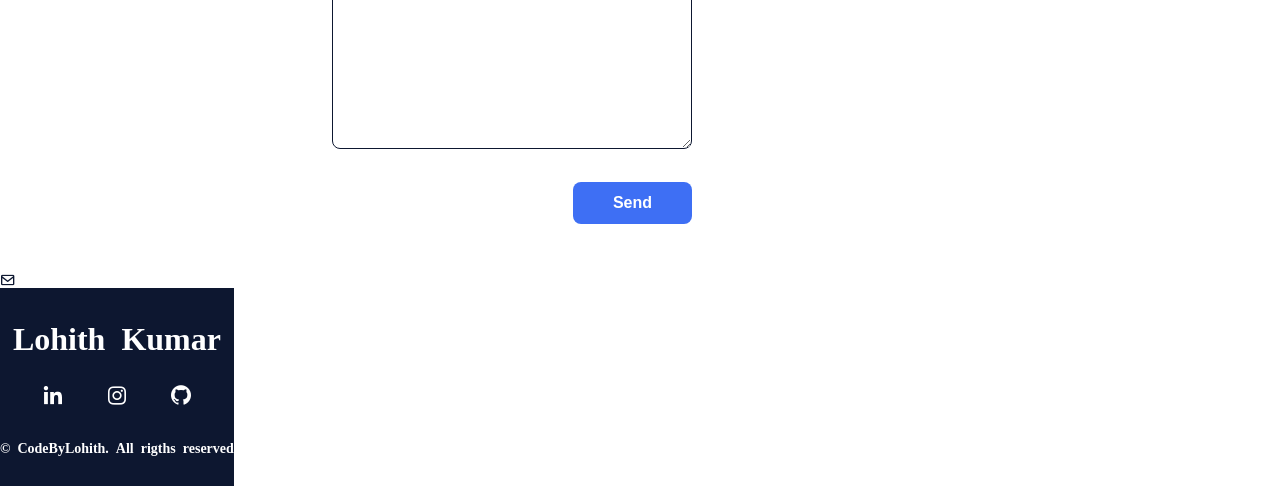
==== commit f86d1185: "Update index.html" ====
--- a/index.html
+++ b/index.html
@@ -76,7 +76,7 @@
                     <div>
                         <h2 class="about__subtitle">I'am Lohith Kumar</h2>
                         <p class="about__text">BSc Computer Science graduate from Kasaragod, Kerala, aspiring to build a career as a Full Stack Developer. Passionate about developing web applications and continuously learning modern web technologies. Seeking opportunities to apply and grow my skills in a professional development environment.</p>
-						<p>Email : lohithkumar.2k1@gmail.com</p>
+						<br><p><i class="bx bx-envelope" />Email : lohithkumar.2k1@gmail.com</p>
                     </div>                                   
                 </div>
             </section>
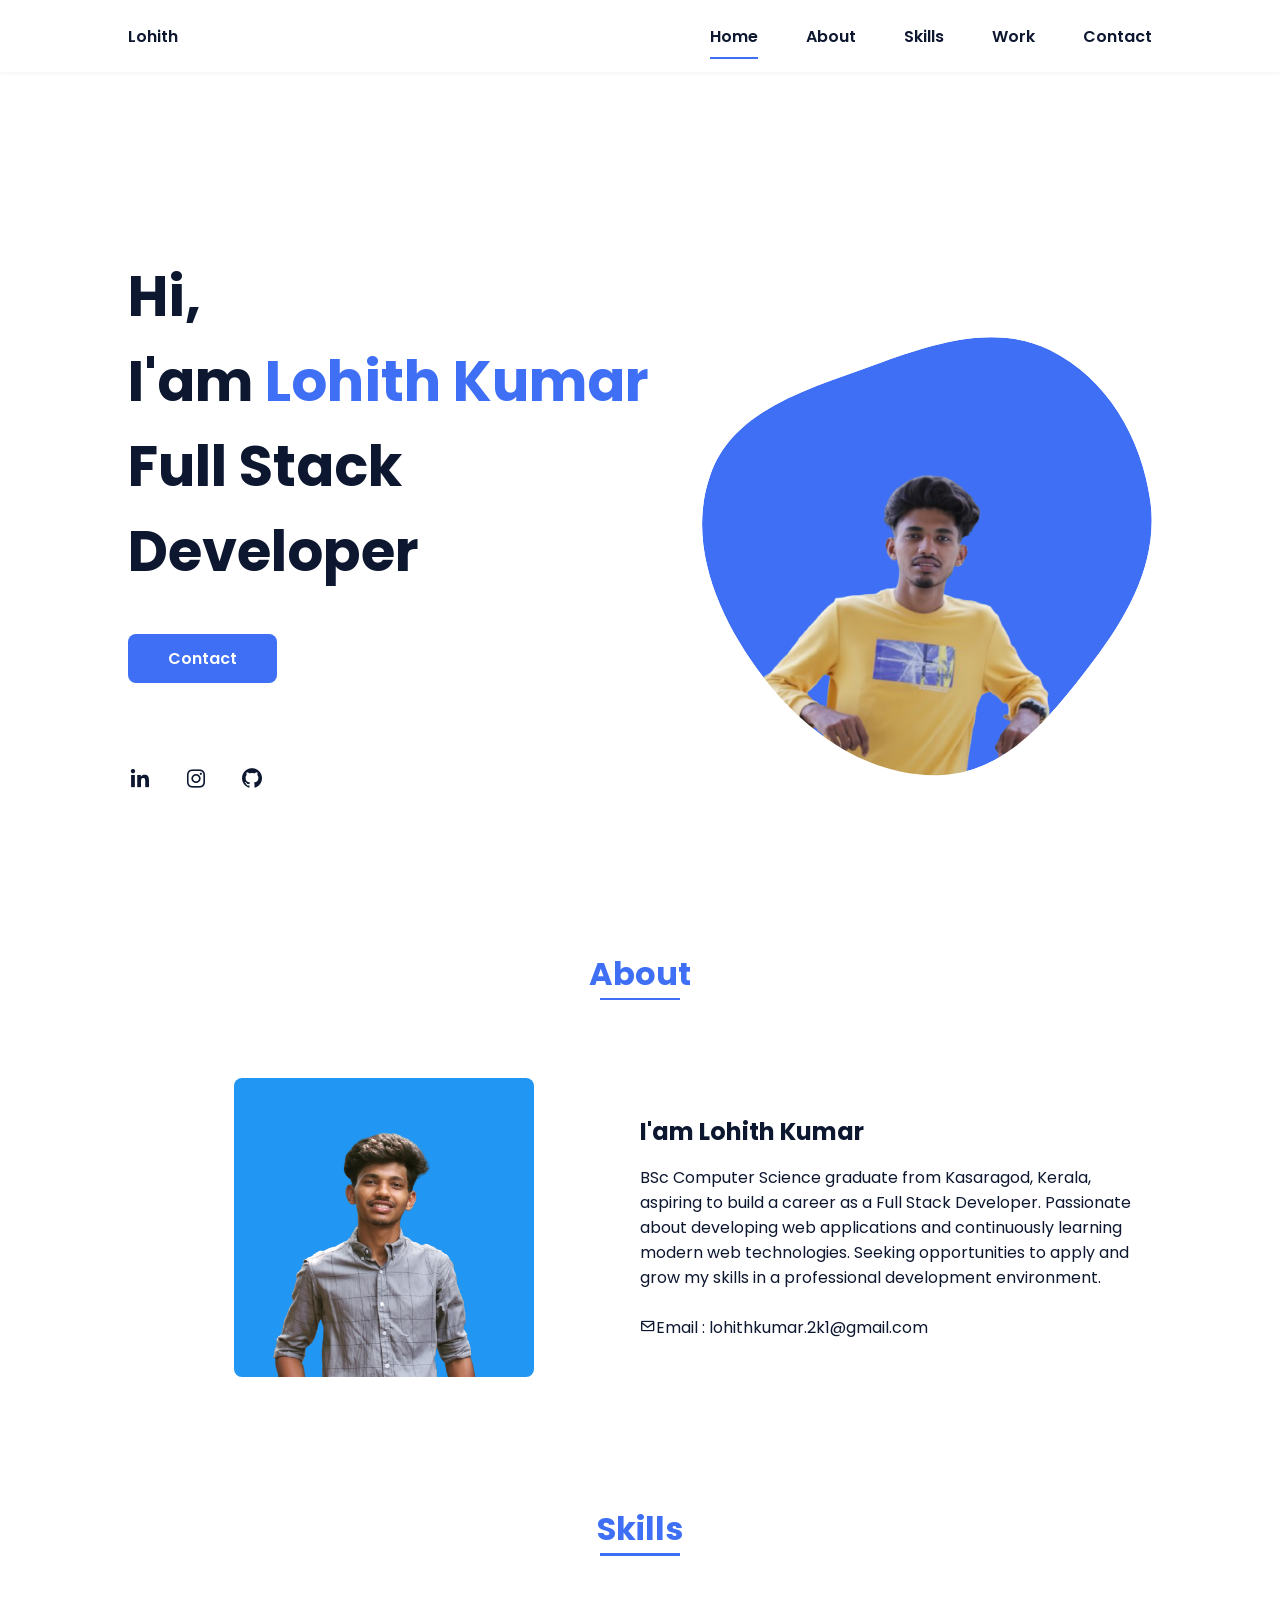
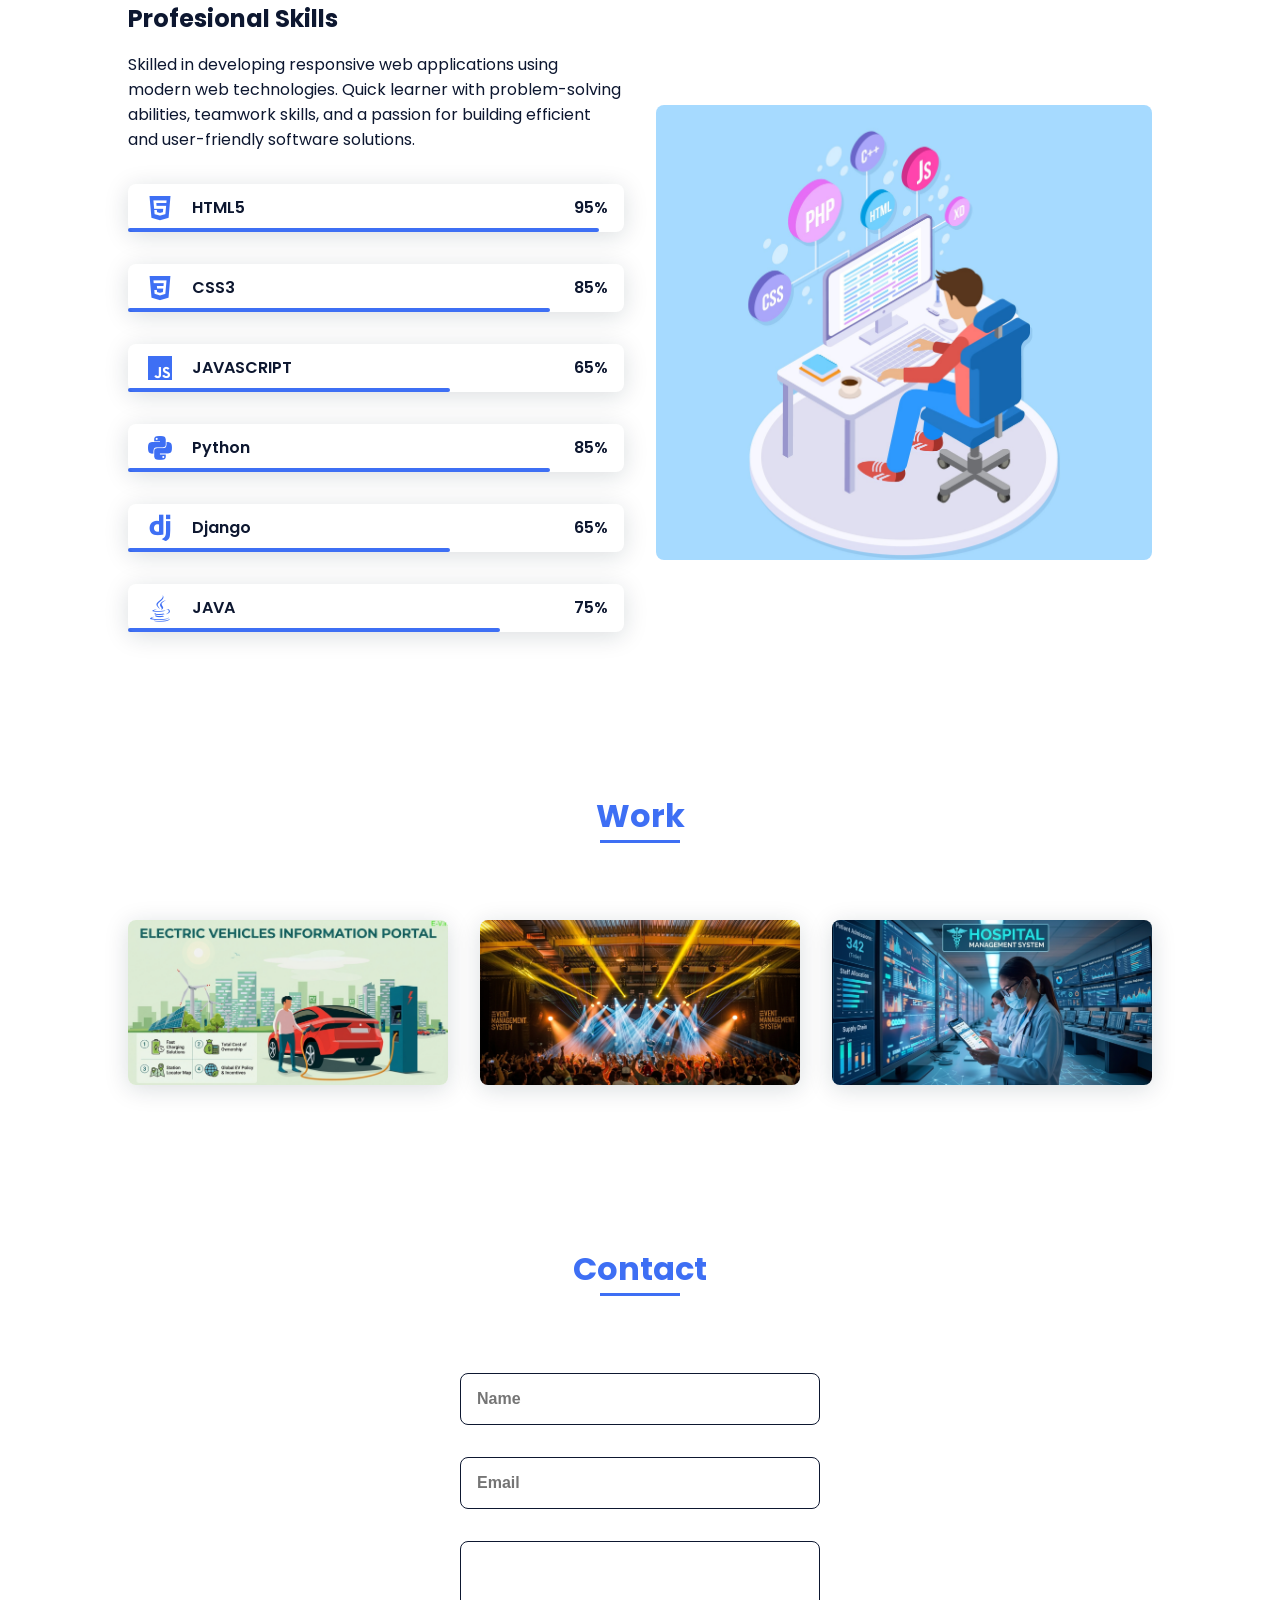
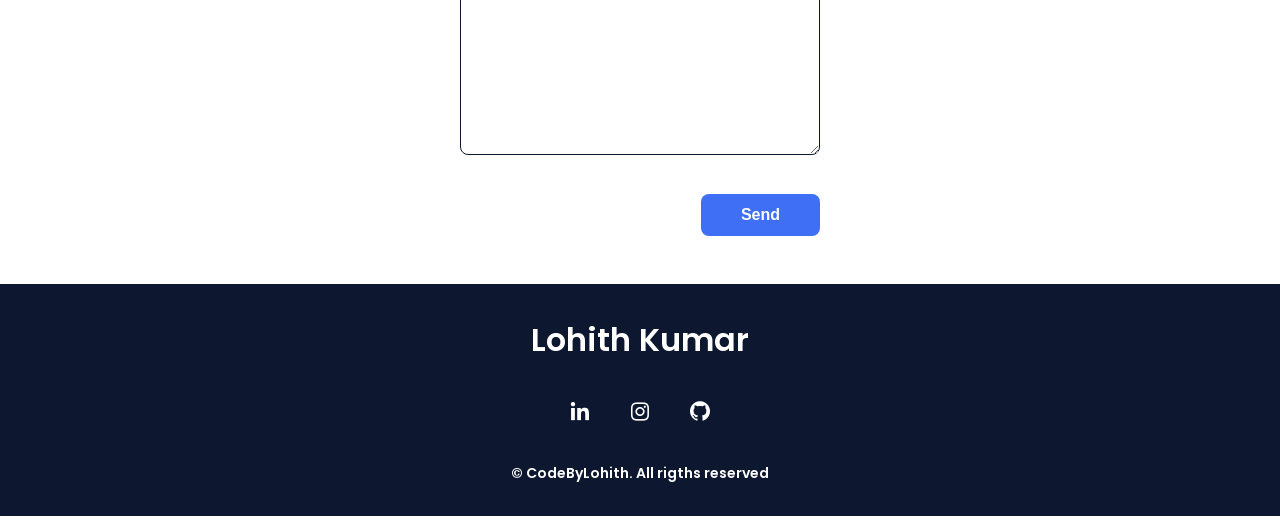
==== commit 1b703c31: "Update index.html" ====
--- a/index.html
+++ b/index.html
@@ -76,7 +76,7 @@
                     <div>
                         <h2 class="about__subtitle">I'am Lohith Kumar</h2>
                         <p class="about__text">BSc Computer Science graduate from Kasaragod, Kerala, aspiring to build a career as a Full Stack Developer. Passionate about developing web applications and continuously learning modern web technologies. Seeking opportunities to apply and grow my skills in a professional development environment.</p>
-						<br><p><i class="bx bx-envelope" />Email : lohithkumar.2k1@gmail.com</p>
+						<br><p><i class="bx bx-envelope" /></i>Email : lohithkumar.2k1@gmail.com</p>
                     </div>                                   
                 </div>
             </section>
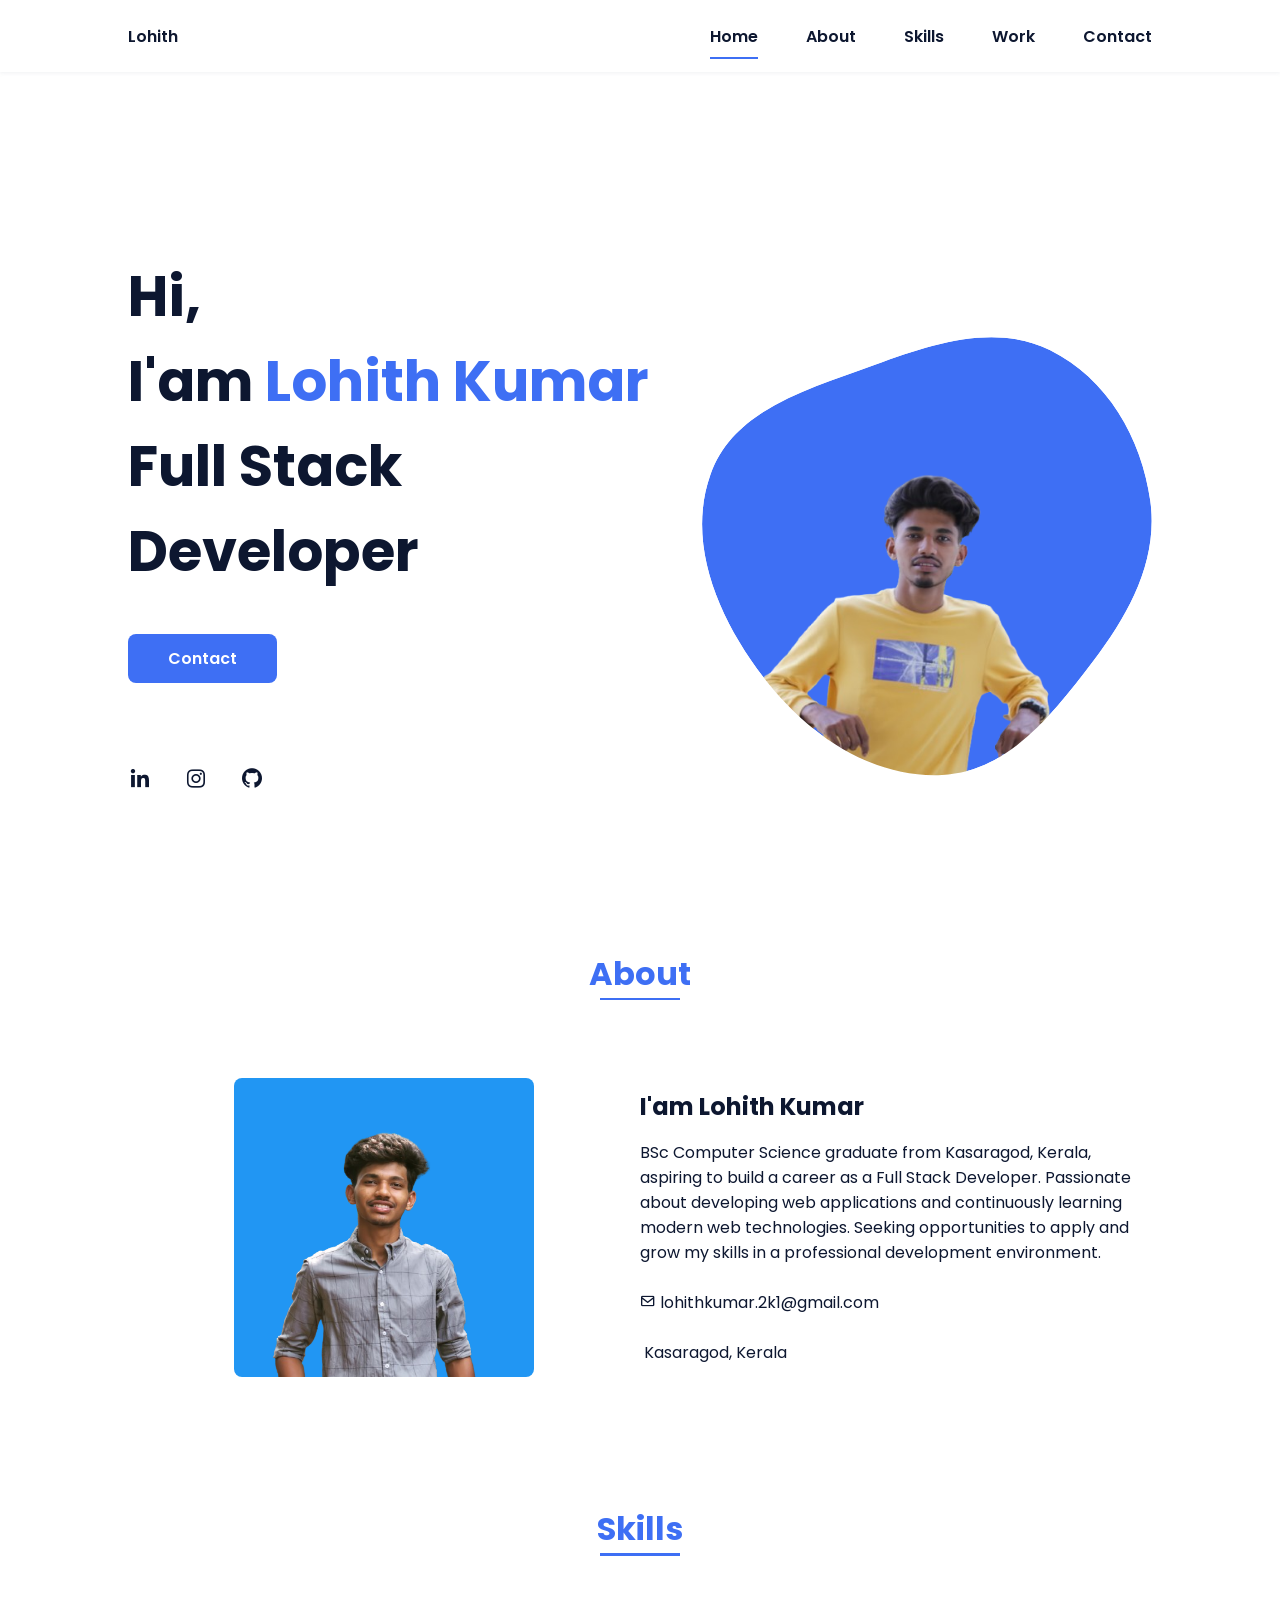
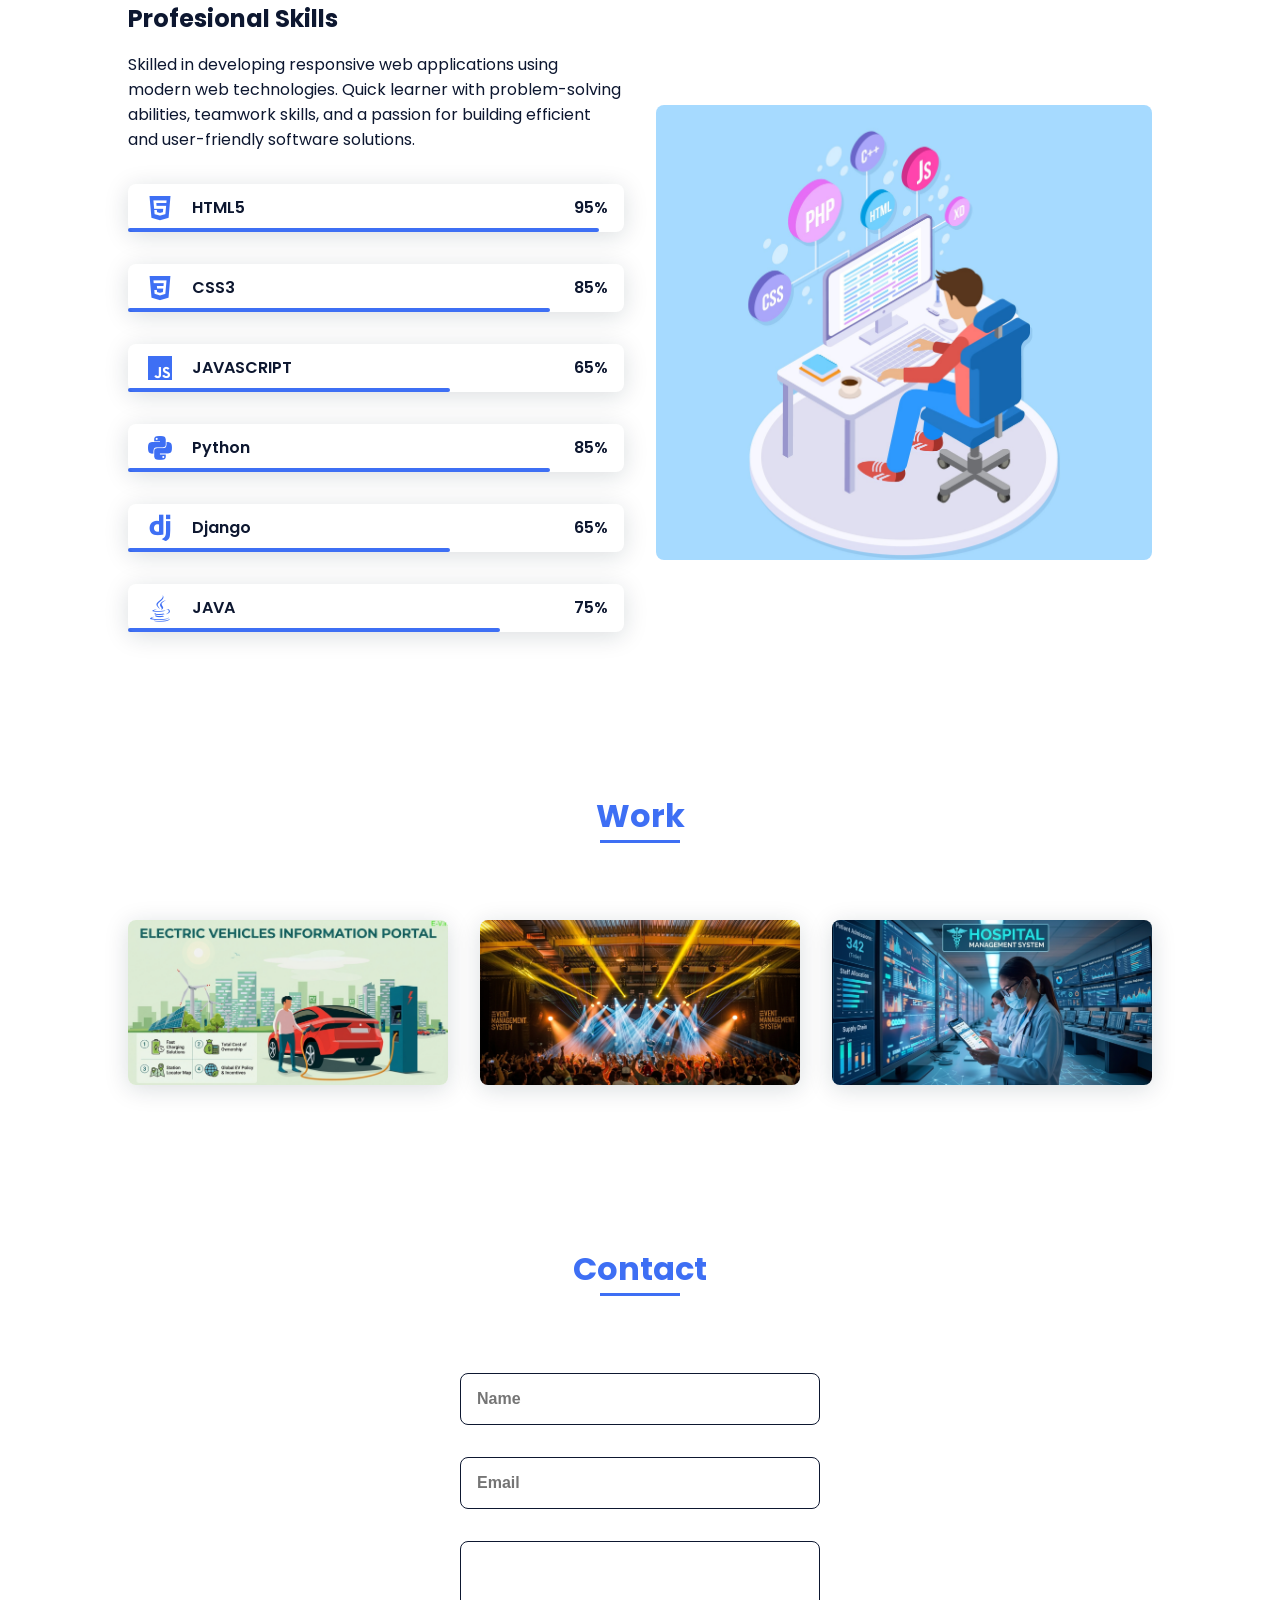
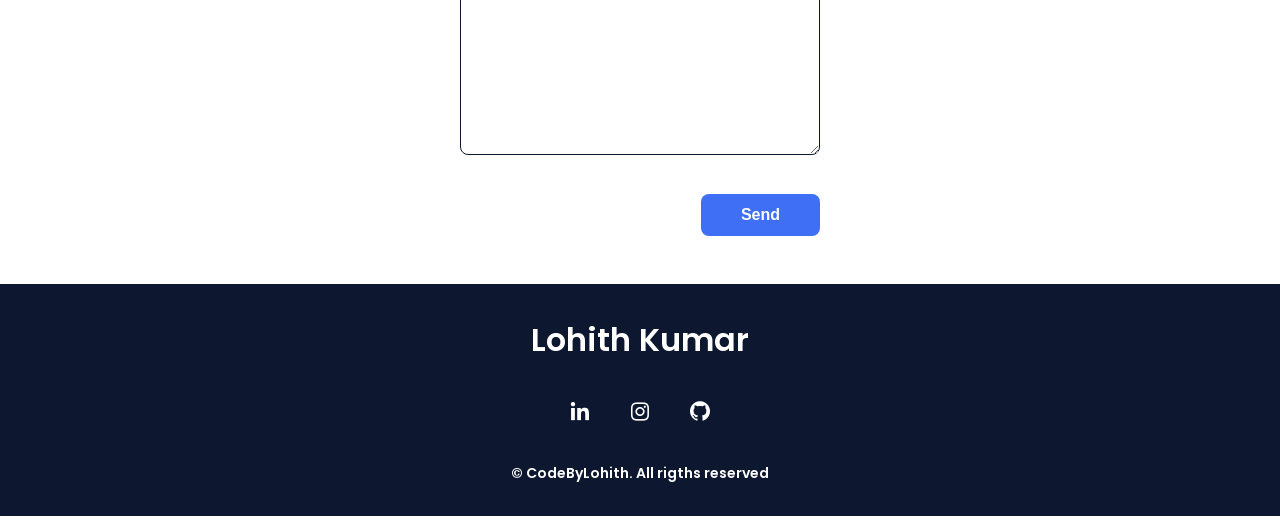
==== commit fefefcdc: "Update index.html" ====
--- a/index.html
+++ b/index.html
@@ -76,7 +76,8 @@
                     <div>
                         <h2 class="about__subtitle">I'am Lohith Kumar</h2>
                         <p class="about__text">BSc Computer Science graduate from Kasaragod, Kerala, aspiring to build a career as a Full Stack Developer. Passionate about developing web applications and continuously learning modern web technologies. Seeking opportunities to apply and grow my skills in a professional development environment.</p>
-						<br><p><i class="bx bx-envelope" /></i>Email : lohithkumar.2k1@gmail.com</p>
+						<br><p><i class="bx bx-envelope" /></i> lohithkumar.2k1@gmail.com</p>
+						<br><p><i class="bx bx-location" /></i> Kasaragod, Kerala</p>
                     </div>                                   
                 </div>
             </section>
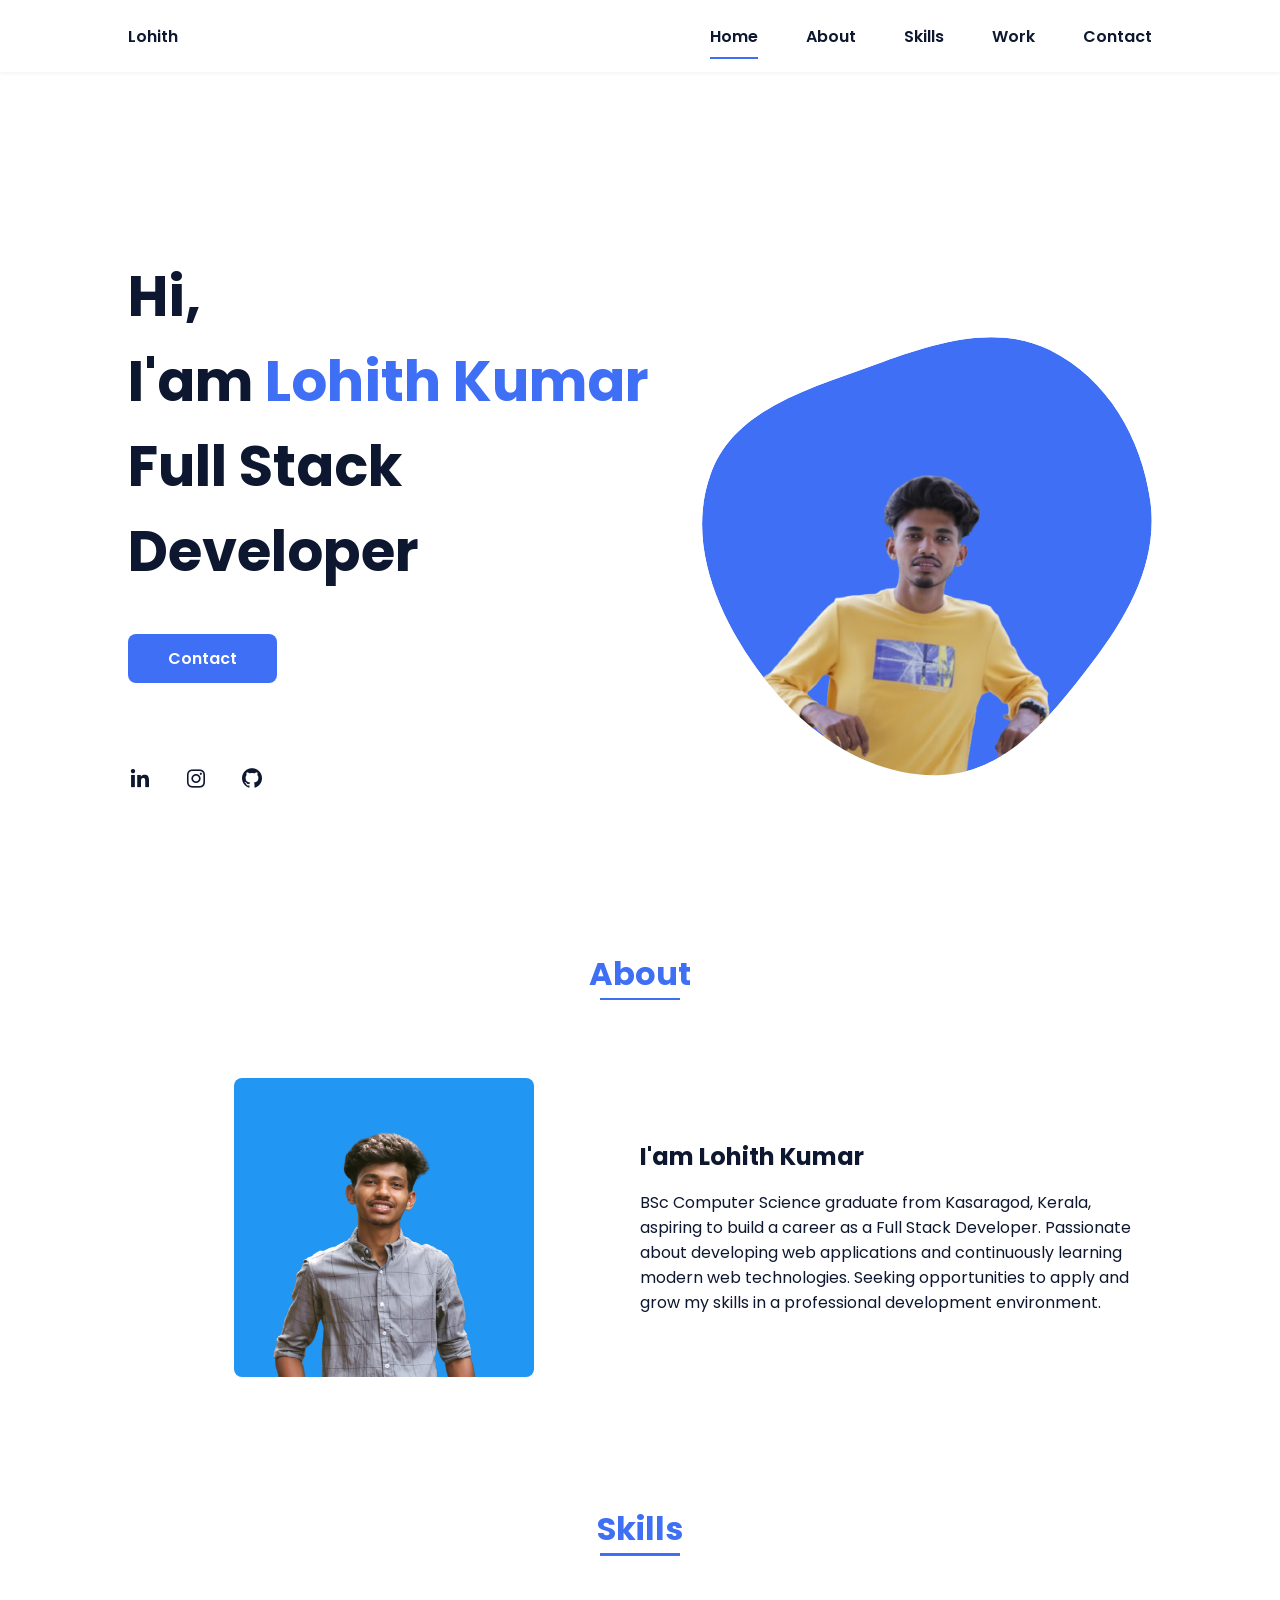
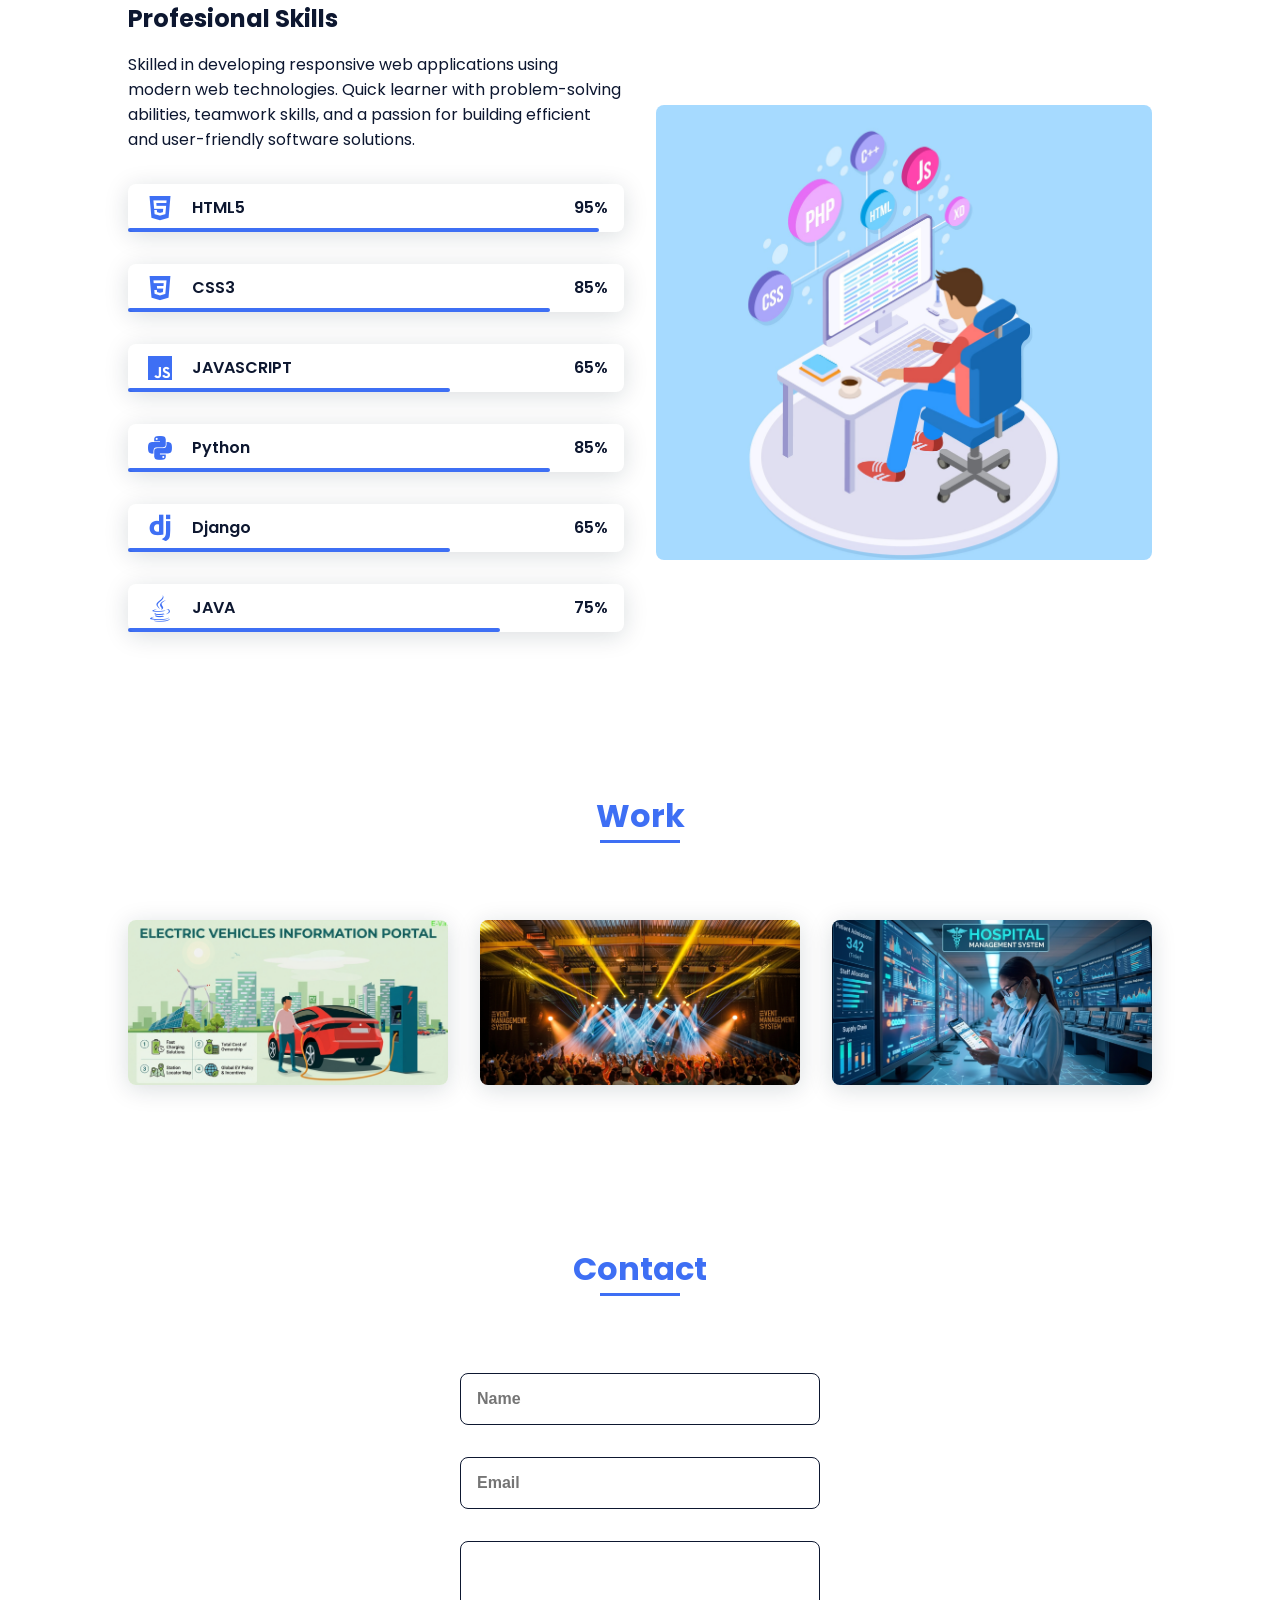
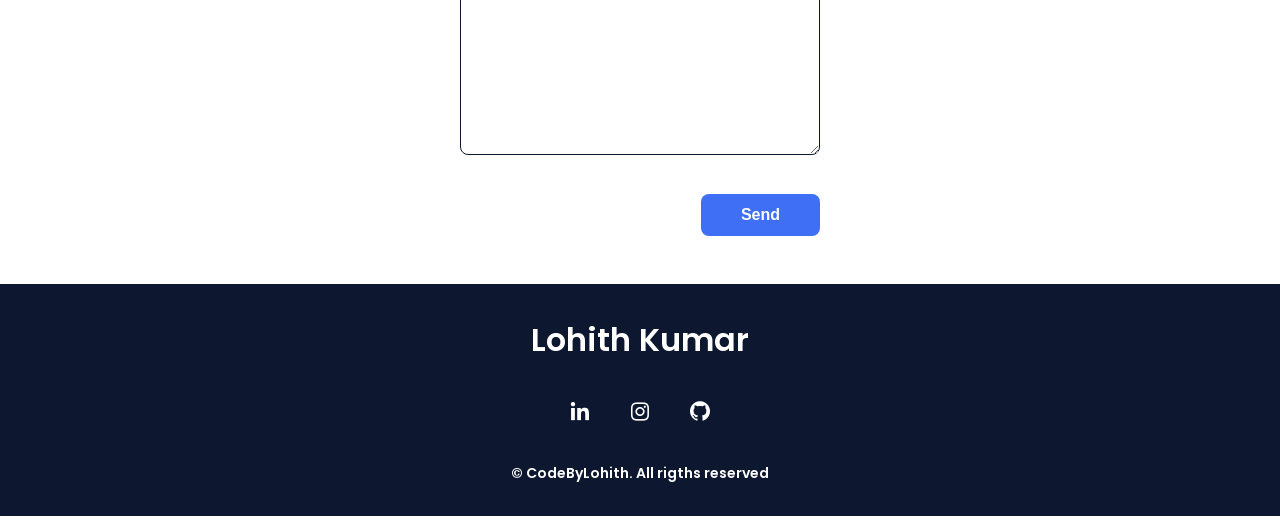
==== commit 10c4247e: "Update index.html" ====
--- a/index.html
+++ b/index.html
@@ -76,8 +76,6 @@
                     <div>
                         <h2 class="about__subtitle">I'am Lohith Kumar</h2>
                         <p class="about__text">BSc Computer Science graduate from Kasaragod, Kerala, aspiring to build a career as a Full Stack Developer. Passionate about developing web applications and continuously learning modern web technologies. Seeking opportunities to apply and grow my skills in a professional development environment.</p>
-						<br><p><i class="bx bx-envelope" /></i> lohithkumar.2k1@gmail.com</p>
-						<br><p><i class="bx bx-location" /></i> Kasaragod, Kerala</p>
                     </div>                                   
                 </div>
             </section>
